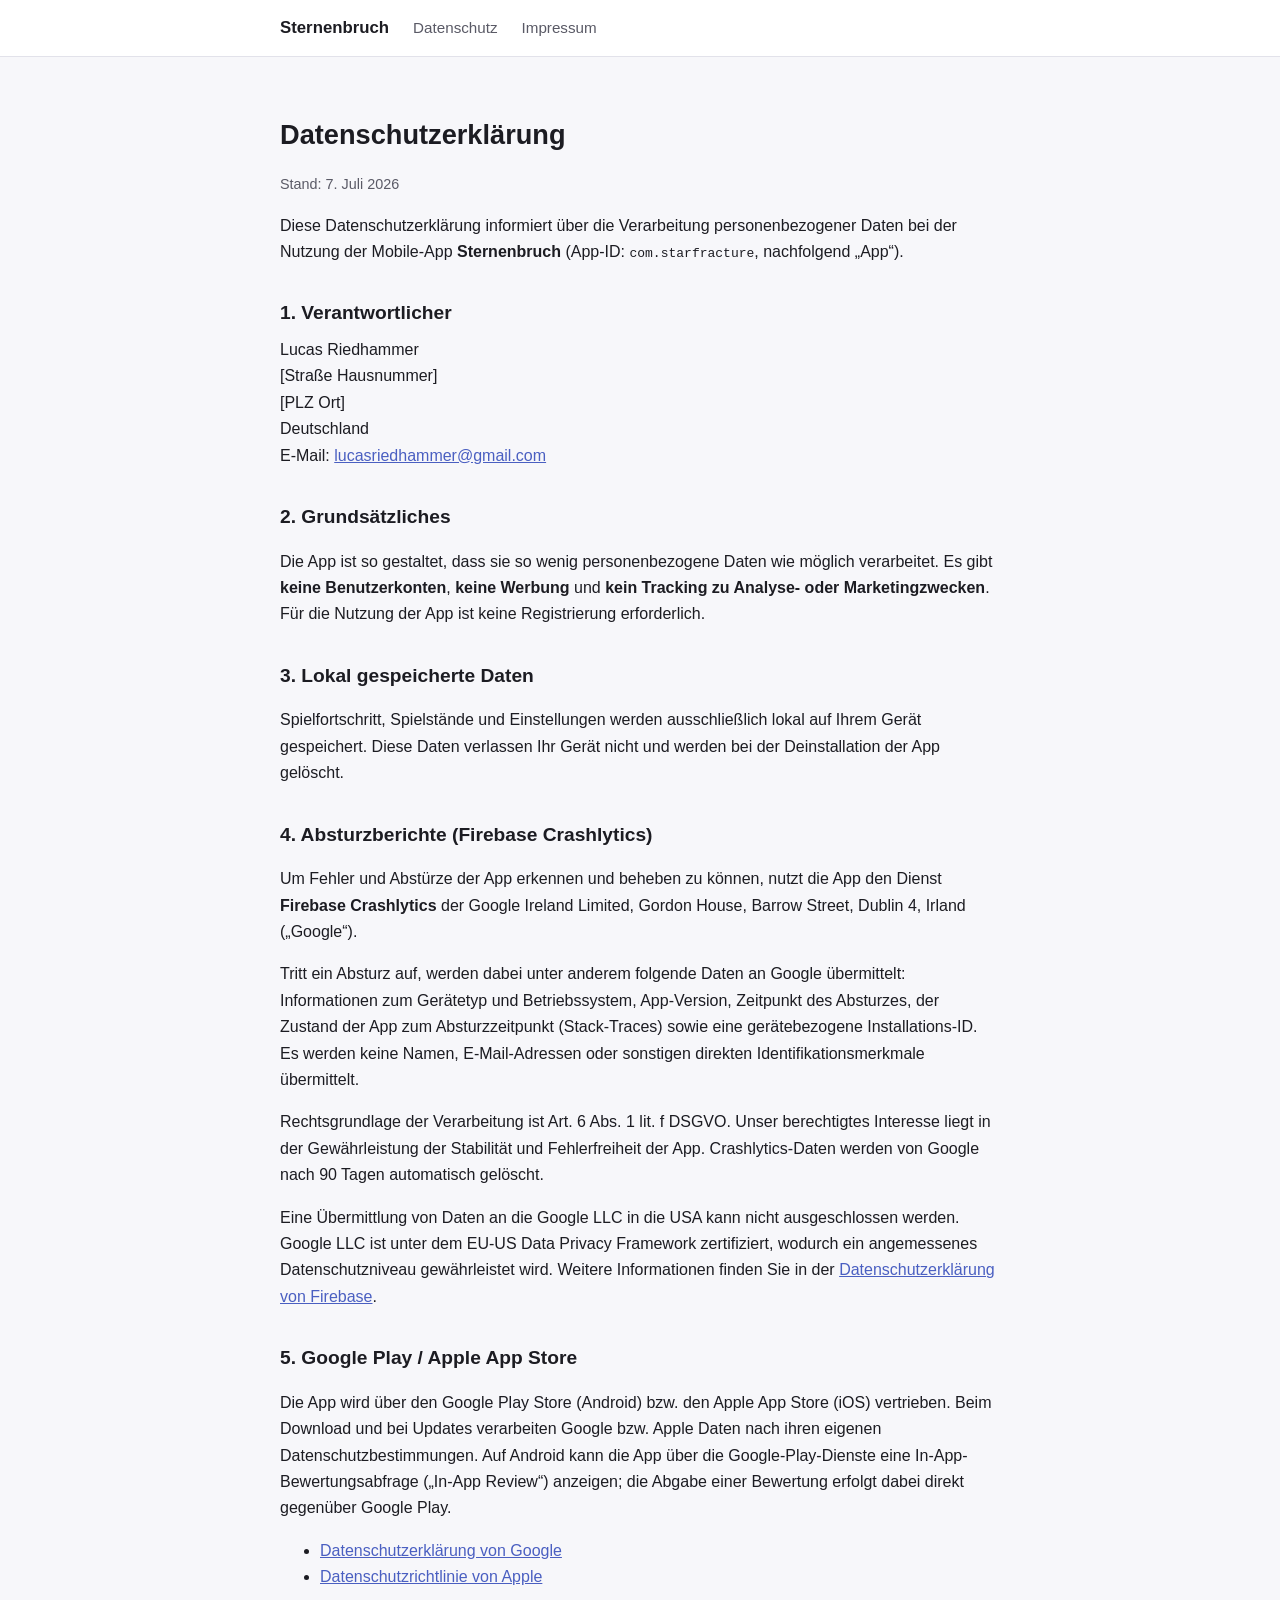
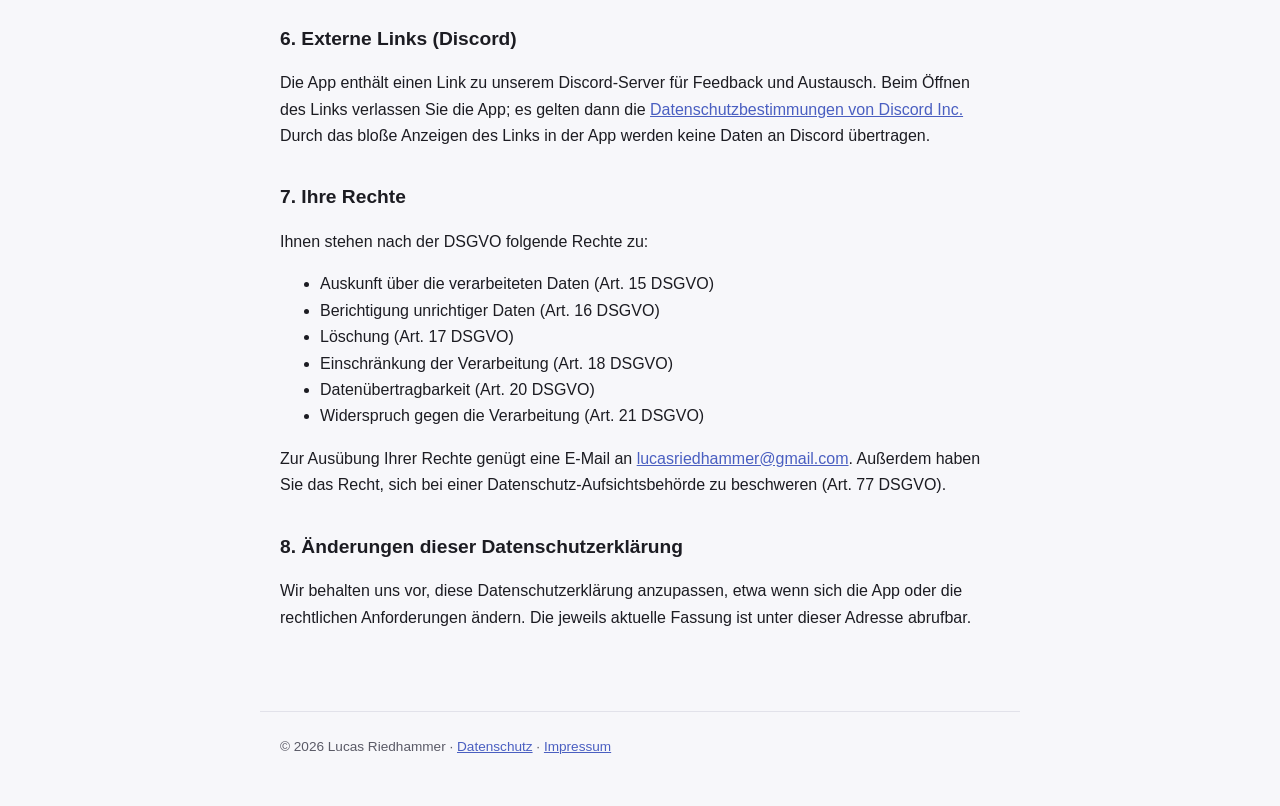
==== datenschutz.html @ e1de32c7 "Add legal pages (Datenschutz, Impressum) for Sternenbruch app. Co-Authored-By: Claude Fable 5 <norep" ====
<!DOCTYPE html>
<html lang="de">
<head>
  <meta charset="utf-8">
  <meta name="viewport" content="width=device-width, initial-scale=1">
  <title>Datenschutzerklärung – Sternenbruch</title>
  <link rel="stylesheet" href="style.css">
</head>
<body>
  <header class="site">
    <nav>
      <a class="brand" href="index.html">Sternenbruch</a>
      <a href="datenschutz.html">Datenschutz</a>
      <a href="impressum.html">Impressum</a>
    </nav>
  </header>
  <main>
    <h1>Datenschutzerklärung</h1>
    <p class="stand">Stand: 7. Juli 2026</p>

    <p>
      Diese Datenschutzerklärung informiert über die Verarbeitung personenbezogener
      Daten bei der Nutzung der Mobile-App <strong>Sternenbruch</strong>
      (App-ID: <code>com.starfracture</code>, nachfolgend „App“).
    </p>

    <h2>1. Verantwortlicher</h2>
    <address>
      Lucas Riedhammer<br>
      [Straße Hausnummer]<br>
      [PLZ Ort]<br>
      Deutschland<br>
      E-Mail: <a href="mailto:lucasriedhammer@gmail.com">lucasriedhammer@gmail.com</a>
    </address>

    <h2>2. Grundsätzliches</h2>
    <p>
      Die App ist so gestaltet, dass sie so wenig personenbezogene Daten wie möglich
      verarbeitet. Es gibt <strong>keine Benutzerkonten</strong>, <strong>keine Werbung</strong>
      und <strong>kein Tracking zu Analyse- oder Marketingzwecken</strong>. Für die Nutzung
      der App ist keine Registrierung erforderlich.
    </p>

    <h2>3. Lokal gespeicherte Daten</h2>
    <p>
      Spielfortschritt, Spielstände und Einstellungen werden ausschließlich lokal auf
      Ihrem Gerät gespeichert. Diese Daten verlassen Ihr Gerät nicht und werden bei der
      Deinstallation der App gelöscht.
    </p>

    <h2>4. Absturzberichte (Firebase Crashlytics)</h2>
    <p>
      Um Fehler und Abstürze der App erkennen und beheben zu können, nutzt die App den
      Dienst <strong>Firebase Crashlytics</strong> der Google Ireland Limited,
      Gordon House, Barrow Street, Dublin 4, Irland („Google“).
    </p>
    <p>
      Tritt ein Absturz auf, werden dabei unter anderem folgende Daten an Google
      übermittelt: Informationen zum Gerätetyp und Betriebssystem, App-Version,
      Zeitpunkt des Absturzes, der Zustand der App zum Absturzzeitpunkt (Stack-Traces)
      sowie eine gerätebezogene Installations-ID. Es werden keine Namen, E-Mail-Adressen
      oder sonstigen direkten Identifikationsmerkmale übermittelt.
    </p>
    <p>
      Rechtsgrundlage der Verarbeitung ist Art. 6 Abs. 1 lit. f DSGVO. Unser berechtigtes
      Interesse liegt in der Gewährleistung der Stabilität und Fehlerfreiheit der App.
      Crashlytics-Daten werden von Google nach 90 Tagen automatisch gelöscht.
    </p>
    <p>
      Eine Übermittlung von Daten an die Google LLC in die USA kann nicht ausgeschlossen
      werden. Google LLC ist unter dem EU-US Data Privacy Framework zertifiziert, wodurch
      ein angemessenes Datenschutzniveau gewährleistet wird. Weitere Informationen finden
      Sie in der <a href="https://firebase.google.com/support/privacy" rel="noopener">
      Datenschutzerklärung von Firebase</a>.
    </p>

    <h2>5. Google Play / Apple App Store</h2>
    <p>
      Die App wird über den Google Play Store (Android) bzw. den Apple App Store (iOS)
      vertrieben. Beim Download und bei Updates verarbeiten Google bzw. Apple Daten nach
      ihren eigenen Datenschutzbestimmungen. Auf Android kann die App über die
      Google-Play-Dienste eine In-App-Bewertungsabfrage („In-App Review“) anzeigen; die
      Abgabe einer Bewertung erfolgt dabei direkt gegenüber Google Play.
    </p>
    <ul>
      <li><a href="https://policies.google.com/privacy" rel="noopener">Datenschutzerklärung von Google</a></li>
      <li><a href="https://www.apple.com/legal/privacy/" rel="noopener">Datenschutzrichtlinie von Apple</a></li>
    </ul>

    <h2>6. Externe Links (Discord)</h2>
    <p>
      Die App enthält einen Link zu unserem Discord-Server für Feedback und Austausch.
      Beim Öffnen des Links verlassen Sie die App; es gelten dann die
      <a href="https://discord.com/privacy" rel="noopener">Datenschutzbestimmungen von
      Discord Inc.</a> Durch das bloße Anzeigen des Links in der App werden keine Daten
      an Discord übertragen.
    </p>

    <h2>7. Ihre Rechte</h2>
    <p>Ihnen stehen nach der DSGVO folgende Rechte zu:</p>
    <ul>
      <li>Auskunft über die verarbeiteten Daten (Art. 15 DSGVO)</li>
      <li>Berichtigung unrichtiger Daten (Art. 16 DSGVO)</li>
      <li>Löschung (Art. 17 DSGVO)</li>
      <li>Einschränkung der Verarbeitung (Art. 18 DSGVO)</li>
      <li>Datenübertragbarkeit (Art. 20 DSGVO)</li>
      <li>Widerspruch gegen die Verarbeitung (Art. 21 DSGVO)</li>
    </ul>
    <p>
      Zur Ausübung Ihrer Rechte genügt eine E-Mail an
      <a href="mailto:lucasriedhammer@gmail.com">lucasriedhammer@gmail.com</a>.
      Außerdem haben Sie das Recht, sich bei einer Datenschutz-Aufsichtsbehörde zu
      beschweren (Art. 77 DSGVO).
    </p>

    <h2>8. Änderungen dieser Datenschutzerklärung</h2>
    <p>
      Wir behalten uns vor, diese Datenschutzerklärung anzupassen, etwa wenn sich die
      App oder die rechtlichen Anforderungen ändern. Die jeweils aktuelle Fassung ist
      unter dieser Adresse abrufbar.
    </p>
  </main>
  <footer>
    © 2026 Lucas Riedhammer ·
    <a href="datenschutz.html">Datenschutz</a> ·
    <a href="impressum.html">Impressum</a>
  </footer>
</body>
</html>
---- style.css ----
:root {
  color-scheme: light dark;
  --bg: #f7f7fa;
  --fg: #1c1c22;
  --muted: #5a5a66;
  --card: #ffffff;
  --accent: #4a5fc1;
  --border: #e2e2ea;
}

@media (prefers-color-scheme: dark) {
  :root {
    --bg: #14141a;
    --fg: #e8e8ee;
    --muted: #9a9aa8;
    --card: #1e1e26;
    --accent: #8fa0ff;
    --border: #2c2c38;
  }
}

* { box-sizing: border-box; }

body {
  margin: 0;
  font-family: -apple-system, BlinkMacSystemFont, "Segoe UI", Roboto, sans-serif;
  background: var(--bg);
  color: var(--fg);
  line-height: 1.65;
}

main {
  max-width: 760px;
  margin: 0 auto;
  padding: 2rem 1.25rem 4rem;
}

header.site {
  border-bottom: 1px solid var(--border);
  background: var(--card);
}

header.site nav {
  max-width: 760px;
  margin: 0 auto;
  padding: 0.9rem 1.25rem;
  display: flex;
  gap: 1.5rem;
  align-items: baseline;
  flex-wrap: wrap;
}

header.site .brand {
  font-weight: 700;
  font-size: 1.05rem;
  color: var(--fg);
  text-decoration: none;
}

header.site a:not(.brand) {
  color: var(--muted);
  text-decoration: none;
  font-size: 0.95rem;
}

header.site a:not(.brand):hover { color: var(--accent); }

h1 { font-size: 1.7rem; margin: 1.5rem 0 0.5rem; }
h2 { font-size: 1.2rem; margin: 2rem 0 0.5rem; }

a { color: var(--accent); }

p.stand { color: var(--muted); font-size: 0.9rem; }

address { font-style: normal; }

footer {
  max-width: 760px;
  margin: 0 auto;
  padding: 1.5rem 1.25rem 3rem;
  color: var(--muted);
  font-size: 0.85rem;
  border-top: 1px solid var(--border);
}
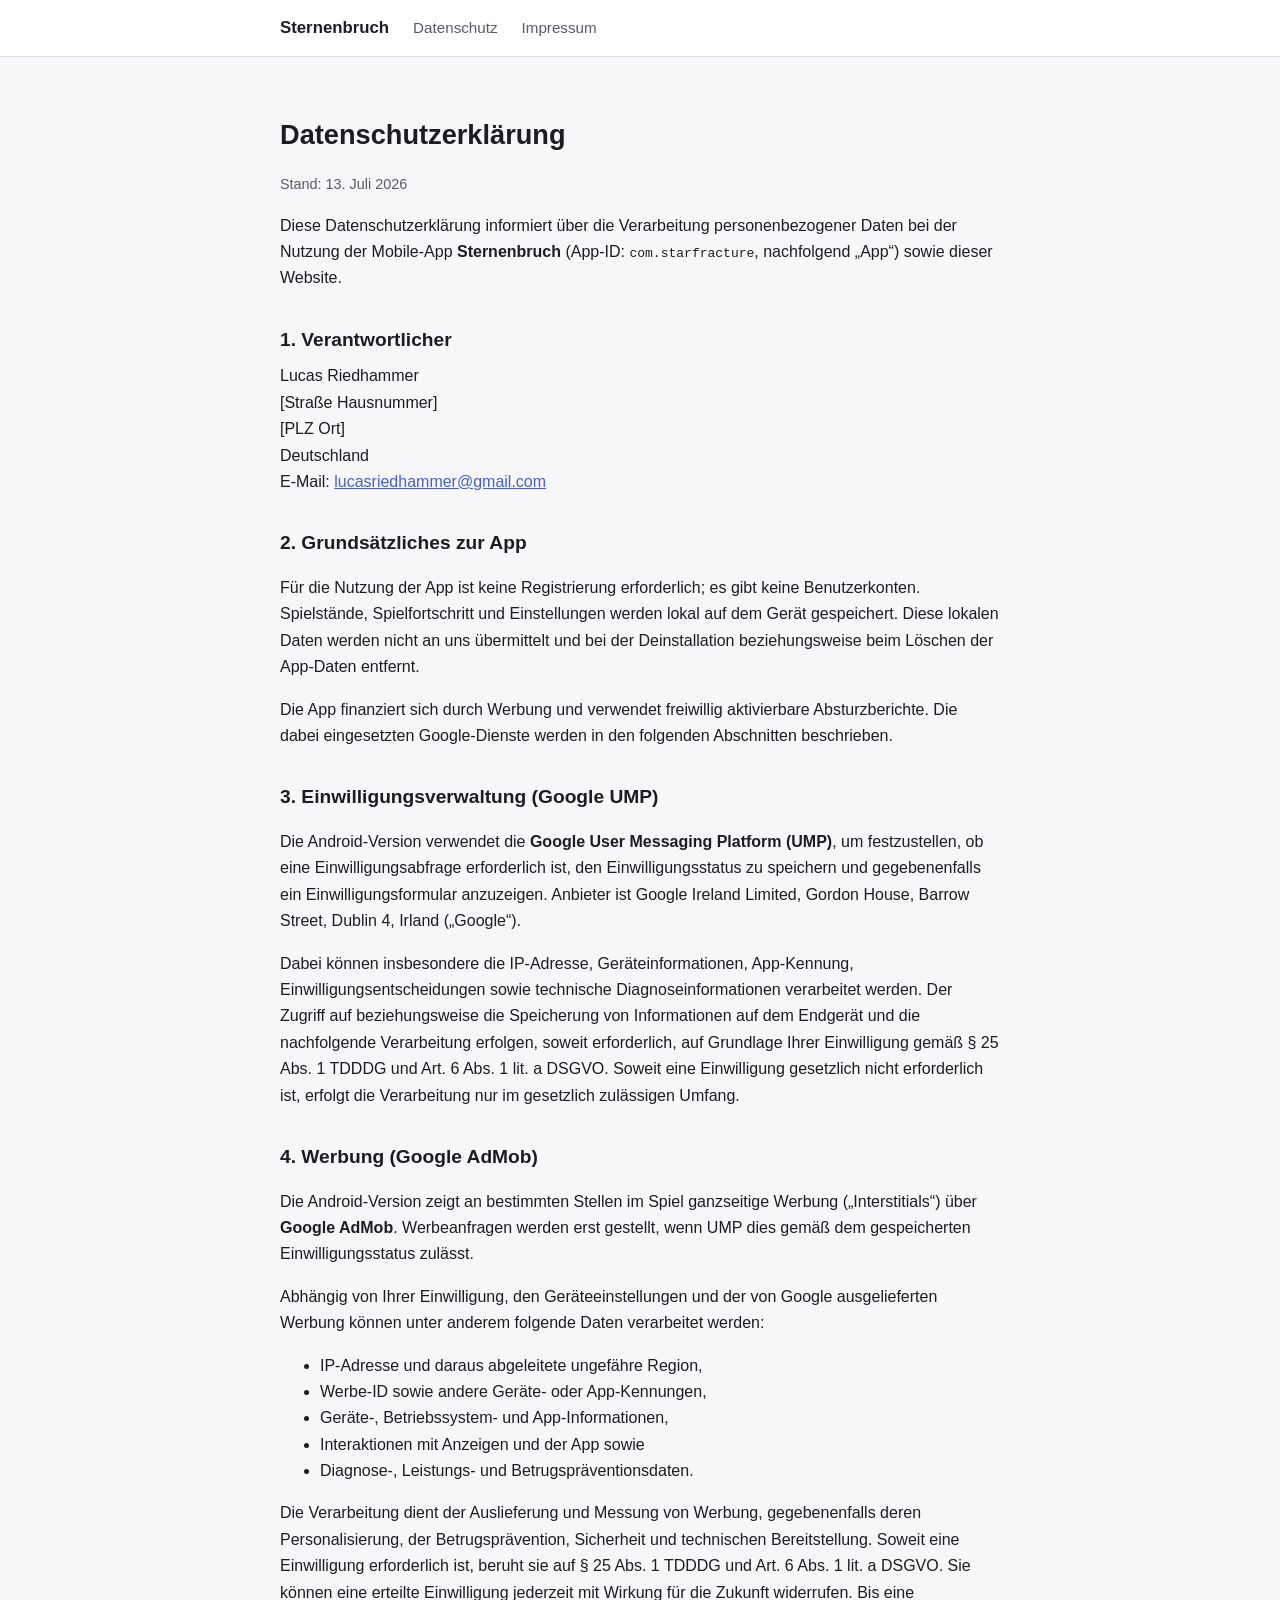
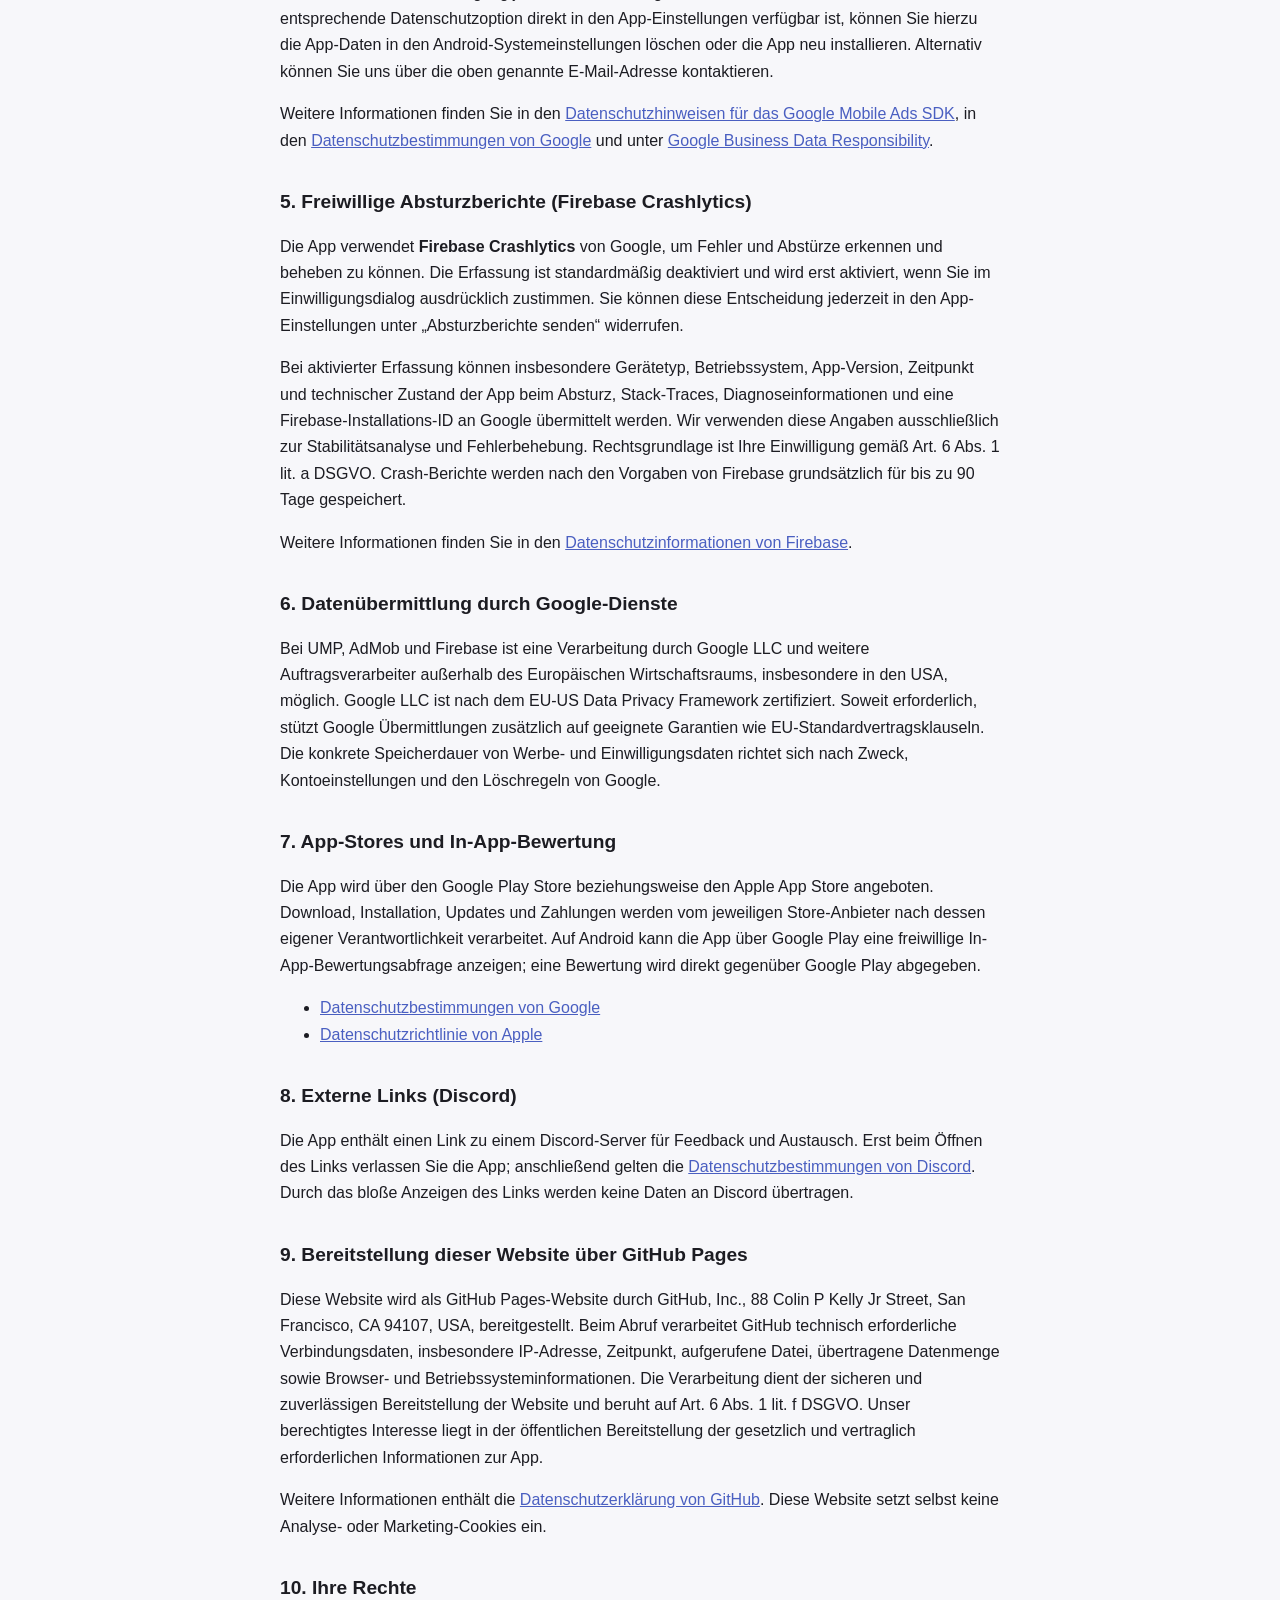
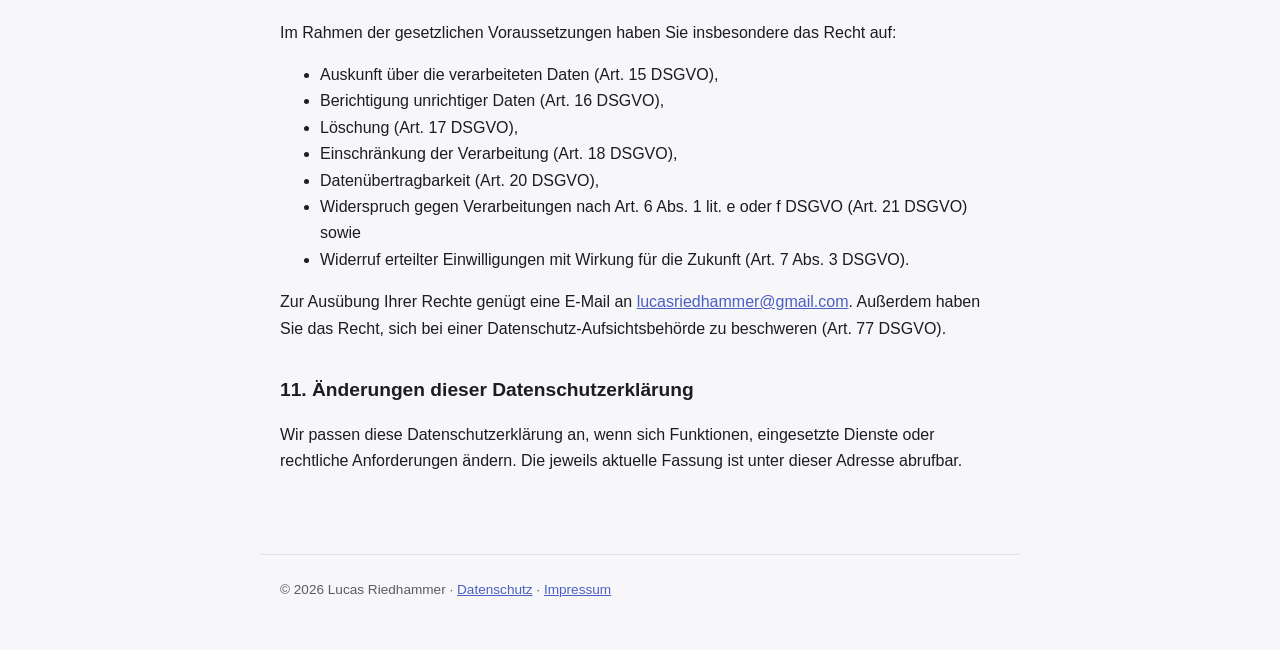
==== commit 08fd2c52: "Update privacy policy for Play release" ====
--- a/datenschutz.html
+++ b/datenschutz.html
@@ -10,18 +10,18 @@
   <header class="site">
     <nav>
       <a class="brand" href="index.html">Sternenbruch</a>
-      <a href="datenschutz.html">Datenschutz</a>
+      <a href="datenschutz.html" aria-current="page">Datenschutz</a>
       <a href="impressum.html">Impressum</a>
     </nav>
   </header>
   <main>
     <h1>Datenschutzerklärung</h1>
-    <p class="stand">Stand: 7. Juli 2026</p>
+    <p class="stand">Stand: 13. Juli 2026</p>
 
     <p>
       Diese Datenschutzerklärung informiert über die Verarbeitung personenbezogener
       Daten bei der Nutzung der Mobile-App <strong>Sternenbruch</strong>
-      (App-ID: <code>com.starfracture</code>, nachfolgend „App“).
+      (App-ID: <code>com.starfracture</code>, nachfolgend „App“) sowie dieser Website.
     </p>
 
     <h2>1. Verantwortlicher</h2>
@@ -33,78 +33,161 @@
       E-Mail: <a href="mailto:lucasriedhammer@gmail.com">lucasriedhammer@gmail.com</a>
     </address>
 
-    <h2>2. Grundsätzliches</h2>
-    <p>
-      Die App ist so gestaltet, dass sie so wenig personenbezogene Daten wie möglich
-      verarbeitet. Es gibt <strong>keine Benutzerkonten</strong>, <strong>keine Werbung</strong>
-      und <strong>kein Tracking zu Analyse- oder Marketingzwecken</strong>. Für die Nutzung
-      der App ist keine Registrierung erforderlich.
-    </p>
-
-    <h2>3. Lokal gespeicherte Daten</h2>
-    <p>
-      Spielfortschritt, Spielstände und Einstellungen werden ausschließlich lokal auf
-      Ihrem Gerät gespeichert. Diese Daten verlassen Ihr Gerät nicht und werden bei der
-      Deinstallation der App gelöscht.
-    </p>
-
-    <h2>4. Absturzberichte (Firebase Crashlytics)</h2>
-    <p>
-      Um Fehler und Abstürze der App erkennen und beheben zu können, nutzt die App den
-      Dienst <strong>Firebase Crashlytics</strong> der Google Ireland Limited,
-      Gordon House, Barrow Street, Dublin 4, Irland („Google“).
-    </p>
-    <p>
-      Tritt ein Absturz auf, werden dabei unter anderem folgende Daten an Google
-      übermittelt: Informationen zum Gerätetyp und Betriebssystem, App-Version,
-      Zeitpunkt des Absturzes, der Zustand der App zum Absturzzeitpunkt (Stack-Traces)
-      sowie eine gerätebezogene Installations-ID. Es werden keine Namen, E-Mail-Adressen
-      oder sonstigen direkten Identifikationsmerkmale übermittelt.
-    </p>
-    <p>
-      Rechtsgrundlage der Verarbeitung ist Art. 6 Abs. 1 lit. f DSGVO. Unser berechtigtes
-      Interesse liegt in der Gewährleistung der Stabilität und Fehlerfreiheit der App.
-      Crashlytics-Daten werden von Google nach 90 Tagen automatisch gelöscht.
-    </p>
-    <p>
-      Eine Übermittlung von Daten an die Google LLC in die USA kann nicht ausgeschlossen
-      werden. Google LLC ist unter dem EU-US Data Privacy Framework zertifiziert, wodurch
-      ein angemessenes Datenschutzniveau gewährleistet wird. Weitere Informationen finden
-      Sie in der <a href="https://firebase.google.com/support/privacy" rel="noopener">
-      Datenschutzerklärung von Firebase</a>.
-    </p>
-
-    <h2>5. Google Play / Apple App Store</h2>
-    <p>
-      Die App wird über den Google Play Store (Android) bzw. den Apple App Store (iOS)
-      vertrieben. Beim Download und bei Updates verarbeiten Google bzw. Apple Daten nach
-      ihren eigenen Datenschutzbestimmungen. Auf Android kann die App über die
-      Google-Play-Dienste eine In-App-Bewertungsabfrage („In-App Review“) anzeigen; die
-      Abgabe einer Bewertung erfolgt dabei direkt gegenüber Google Play.
+    <h2>2. Grundsätzliches zur App</h2>
+    <p>
+      Für die Nutzung der App ist keine Registrierung erforderlich; es gibt keine
+      Benutzerkonten. Spielstände, Spielfortschritt und Einstellungen werden lokal auf
+      dem Gerät gespeichert. Diese lokalen Daten werden nicht an uns übermittelt und
+      bei der Deinstallation beziehungsweise beim Löschen der App-Daten entfernt.
+    </p>
+    <p>
+      Die App finanziert sich durch Werbung und verwendet freiwillig aktivierbare
+      Absturzberichte. Die dabei eingesetzten Google-Dienste werden in den folgenden
+      Abschnitten beschrieben.
+    </p>
+
+    <h2>3. Einwilligungsverwaltung (Google UMP)</h2>
+    <p>
+      Die Android-Version verwendet die <strong>Google User Messaging Platform (UMP)</strong>,
+      um festzustellen, ob eine Einwilligungsabfrage erforderlich ist, den
+      Einwilligungsstatus zu speichern und gegebenenfalls ein Einwilligungsformular
+      anzuzeigen. Anbieter ist Google Ireland Limited, Gordon House, Barrow Street,
+      Dublin 4, Irland („Google“).
+    </p>
+    <p>
+      Dabei können insbesondere die IP-Adresse, Geräteinformationen, App-Kennung,
+      Einwilligungsentscheidungen sowie technische Diagnoseinformationen verarbeitet
+      werden. Der Zugriff auf beziehungsweise die Speicherung von Informationen auf
+      dem Endgerät und die nachfolgende Verarbeitung erfolgen, soweit erforderlich,
+      auf Grundlage Ihrer Einwilligung gemäß § 25 Abs. 1 TDDDG und Art. 6 Abs. 1 lit. a
+      DSGVO. Soweit eine Einwilligung gesetzlich nicht erforderlich ist, erfolgt die
+      Verarbeitung nur im gesetzlich zulässigen Umfang.
+    </p>
+
+    <h2>4. Werbung (Google AdMob)</h2>
+    <p>
+      Die Android-Version zeigt an bestimmten Stellen im Spiel ganzseitige Werbung
+      („Interstitials“) über <strong>Google AdMob</strong>. Werbeanfragen werden erst
+      gestellt, wenn UMP dies gemäß dem gespeicherten Einwilligungsstatus zulässt.
+    </p>
+    <p>
+      Abhängig von Ihrer Einwilligung, den Geräteeinstellungen und der von Google
+      ausgelieferten Werbung können unter anderem folgende Daten verarbeitet werden:
     </p>
     <ul>
-      <li><a href="https://policies.google.com/privacy" rel="noopener">Datenschutzerklärung von Google</a></li>
-      <li><a href="https://www.apple.com/legal/privacy/" rel="noopener">Datenschutzrichtlinie von Apple</a></li>
+      <li>IP-Adresse und daraus abgeleitete ungefähre Region,</li>
+      <li>Werbe-ID sowie andere Geräte- oder App-Kennungen,</li>
+      <li>Geräte-, Betriebssystem- und App-Informationen,</li>
+      <li>Interaktionen mit Anzeigen und der App sowie</li>
+      <li>Diagnose-, Leistungs- und Betrugspräventionsdaten.</li>
     </ul>
-
-    <h2>6. Externe Links (Discord)</h2>
-    <p>
-      Die App enthält einen Link zu unserem Discord-Server für Feedback und Austausch.
-      Beim Öffnen des Links verlassen Sie die App; es gelten dann die
-      <a href="https://discord.com/privacy" rel="noopener">Datenschutzbestimmungen von
-      Discord Inc.</a> Durch das bloße Anzeigen des Links in der App werden keine Daten
-      an Discord übertragen.
-    </p>
-
-    <h2>7. Ihre Rechte</h2>
-    <p>Ihnen stehen nach der DSGVO folgende Rechte zu:</p>
+    <p>
+      Die Verarbeitung dient der Auslieferung und Messung von Werbung, gegebenenfalls
+      deren Personalisierung, der Betrugsprävention, Sicherheit und technischen
+      Bereitstellung. Soweit eine Einwilligung erforderlich ist, beruht sie auf
+      § 25 Abs. 1 TDDDG und Art. 6 Abs. 1 lit. a DSGVO. Sie können eine erteilte
+      Einwilligung jederzeit mit Wirkung für die Zukunft widerrufen. Bis eine
+      entsprechende Datenschutzoption direkt in den App-Einstellungen verfügbar ist,
+      können Sie hierzu die App-Daten in den Android-Systemeinstellungen löschen oder
+      die App neu installieren. Alternativ können Sie uns über die oben genannte
+      E-Mail-Adresse kontaktieren.
+    </p>
+    <p>
+      Weitere Informationen finden Sie in den
+      <a href="https://developers.google.com/admob/android/privacy/play-data-disclosure"
+         rel="noopener noreferrer">Datenschutzhinweisen für das Google Mobile Ads SDK</a>,
+      in den <a href="https://policies.google.com/privacy" rel="noopener noreferrer">
+      Datenschutzbestimmungen von Google</a> und unter
+      <a href="https://business.safety.google/privacy/" rel="noopener noreferrer">
+      Google Business Data Responsibility</a>.
+    </p>
+
+    <h2>5. Freiwillige Absturzberichte (Firebase Crashlytics)</h2>
+    <p>
+      Die App verwendet <strong>Firebase Crashlytics</strong> von Google, um Fehler und
+      Abstürze erkennen und beheben zu können. Die Erfassung ist standardmäßig
+      deaktiviert und wird erst aktiviert, wenn Sie im Einwilligungsdialog ausdrücklich
+      zustimmen. Sie können diese Entscheidung jederzeit in den App-Einstellungen unter
+      „Absturzberichte senden“ widerrufen.
+    </p>
+    <p>
+      Bei aktivierter Erfassung können insbesondere Gerätetyp, Betriebssystem,
+      App-Version, Zeitpunkt und technischer Zustand der App beim Absturz, Stack-Traces,
+      Diagnoseinformationen und eine Firebase-Installations-ID an Google übermittelt
+      werden. Wir verwenden diese Angaben ausschließlich zur Stabilitätsanalyse und
+      Fehlerbehebung. Rechtsgrundlage ist Ihre Einwilligung gemäß Art. 6 Abs. 1 lit. a
+      DSGVO. Crash-Berichte werden nach den Vorgaben von Firebase grundsätzlich für bis
+      zu 90 Tage gespeichert.
+    </p>
+    <p>
+      Weitere Informationen finden Sie in den
+      <a href="https://firebase.google.com/support/privacy" rel="noopener noreferrer">
+      Datenschutzinformationen von Firebase</a>.
+    </p>
+
+    <h2>6. Datenübermittlung durch Google-Dienste</h2>
+    <p>
+      Bei UMP, AdMob und Firebase ist eine Verarbeitung durch Google LLC und weitere
+      Auftragsverarbeiter außerhalb des Europäischen Wirtschaftsraums, insbesondere in
+      den USA, möglich. Google LLC ist nach dem EU-US Data Privacy Framework
+      zertifiziert. Soweit erforderlich, stützt Google Übermittlungen zusätzlich auf
+      geeignete Garantien wie EU-Standardvertragsklauseln. Die konkrete Speicherdauer
+      von Werbe- und Einwilligungsdaten richtet sich nach Zweck, Kontoeinstellungen und
+      den Löschregeln von Google.
+    </p>
+
+    <h2>7. App-Stores und In-App-Bewertung</h2>
+    <p>
+      Die App wird über den Google Play Store beziehungsweise den Apple App Store
+      angeboten. Download, Installation, Updates und Zahlungen werden vom jeweiligen
+      Store-Anbieter nach dessen eigener Verantwortlichkeit verarbeitet. Auf Android
+      kann die App über Google Play eine freiwillige In-App-Bewertungsabfrage anzeigen;
+      eine Bewertung wird direkt gegenüber Google Play abgegeben.
+    </p>
     <ul>
-      <li>Auskunft über die verarbeiteten Daten (Art. 15 DSGVO)</li>
-      <li>Berichtigung unrichtiger Daten (Art. 16 DSGVO)</li>
-      <li>Löschung (Art. 17 DSGVO)</li>
-      <li>Einschränkung der Verarbeitung (Art. 18 DSGVO)</li>
-      <li>Datenübertragbarkeit (Art. 20 DSGVO)</li>
-      <li>Widerspruch gegen die Verarbeitung (Art. 21 DSGVO)</li>
+      <li><a href="https://policies.google.com/privacy" rel="noopener noreferrer">Datenschutzbestimmungen von Google</a></li>
+      <li><a href="https://www.apple.com/legal/privacy/" rel="noopener noreferrer">Datenschutzrichtlinie von Apple</a></li>
+    </ul>
+
+    <h2>8. Externe Links (Discord)</h2>
+    <p>
+      Die App enthält einen Link zu einem Discord-Server für Feedback und Austausch.
+      Erst beim Öffnen des Links verlassen Sie die App; anschließend gelten die
+      <a href="https://discord.com/privacy" rel="noopener noreferrer">
+      Datenschutzbestimmungen von Discord</a>. Durch das bloße Anzeigen des Links werden
+      keine Daten an Discord übertragen.
+    </p>
+
+    <h2>9. Bereitstellung dieser Website über GitHub Pages</h2>
+    <p>
+      Diese Website wird als GitHub Pages-Website durch GitHub, Inc., 88 Colin P Kelly
+      Jr Street, San Francisco, CA 94107, USA, bereitgestellt. Beim Abruf verarbeitet
+      GitHub technisch erforderliche Verbindungsdaten, insbesondere IP-Adresse,
+      Zeitpunkt, aufgerufene Datei, übertragene Datenmenge sowie Browser- und
+      Betriebssysteminformationen. Die Verarbeitung dient der sicheren und zuverlässigen
+      Bereitstellung der Website und beruht auf Art. 6 Abs. 1 lit. f DSGVO. Unser
+      berechtigtes Interesse liegt in der öffentlichen Bereitstellung der gesetzlich und
+      vertraglich erforderlichen Informationen zur App.
+    </p>
+    <p>
+      Weitere Informationen enthält die
+      <a href="https://docs.github.com/de/site-policy/privacy-policies/github-general-privacy-statement"
+         rel="noopener noreferrer">Datenschutzerklärung von GitHub</a>. Diese Website
+      setzt selbst keine Analyse- oder Marketing-Cookies ein.
+    </p>
+
+    <h2>10. Ihre Rechte</h2>
+    <p>Im Rahmen der gesetzlichen Voraussetzungen haben Sie insbesondere das Recht auf:</p>
+    <ul>
+      <li>Auskunft über die verarbeiteten Daten (Art. 15 DSGVO),</li>
+      <li>Berichtigung unrichtiger Daten (Art. 16 DSGVO),</li>
+      <li>Löschung (Art. 17 DSGVO),</li>
+      <li>Einschränkung der Verarbeitung (Art. 18 DSGVO),</li>
+      <li>Datenübertragbarkeit (Art. 20 DSGVO),</li>
+      <li>Widerspruch gegen Verarbeitungen nach Art. 6 Abs. 1 lit. e oder f DSGVO
+          (Art. 21 DSGVO) sowie</li>
+      <li>Widerruf erteilter Einwilligungen mit Wirkung für die Zukunft
+          (Art. 7 Abs. 3 DSGVO).</li>
     </ul>
     <p>
       Zur Ausübung Ihrer Rechte genügt eine E-Mail an
@@ -113,10 +196,10 @@
       beschweren (Art. 77 DSGVO).
     </p>
 
-    <h2>8. Änderungen dieser Datenschutzerklärung</h2>
-    <p>
-      Wir behalten uns vor, diese Datenschutzerklärung anzupassen, etwa wenn sich die
-      App oder die rechtlichen Anforderungen ändern. Die jeweils aktuelle Fassung ist
+    <h2>11. Änderungen dieser Datenschutzerklärung</h2>
+    <p>
+      Wir passen diese Datenschutzerklärung an, wenn sich Funktionen, eingesetzte
+      Dienste oder rechtliche Anforderungen ändern. Die jeweils aktuelle Fassung ist
       unter dieser Adresse abrufbar.
     </p>
   </main>
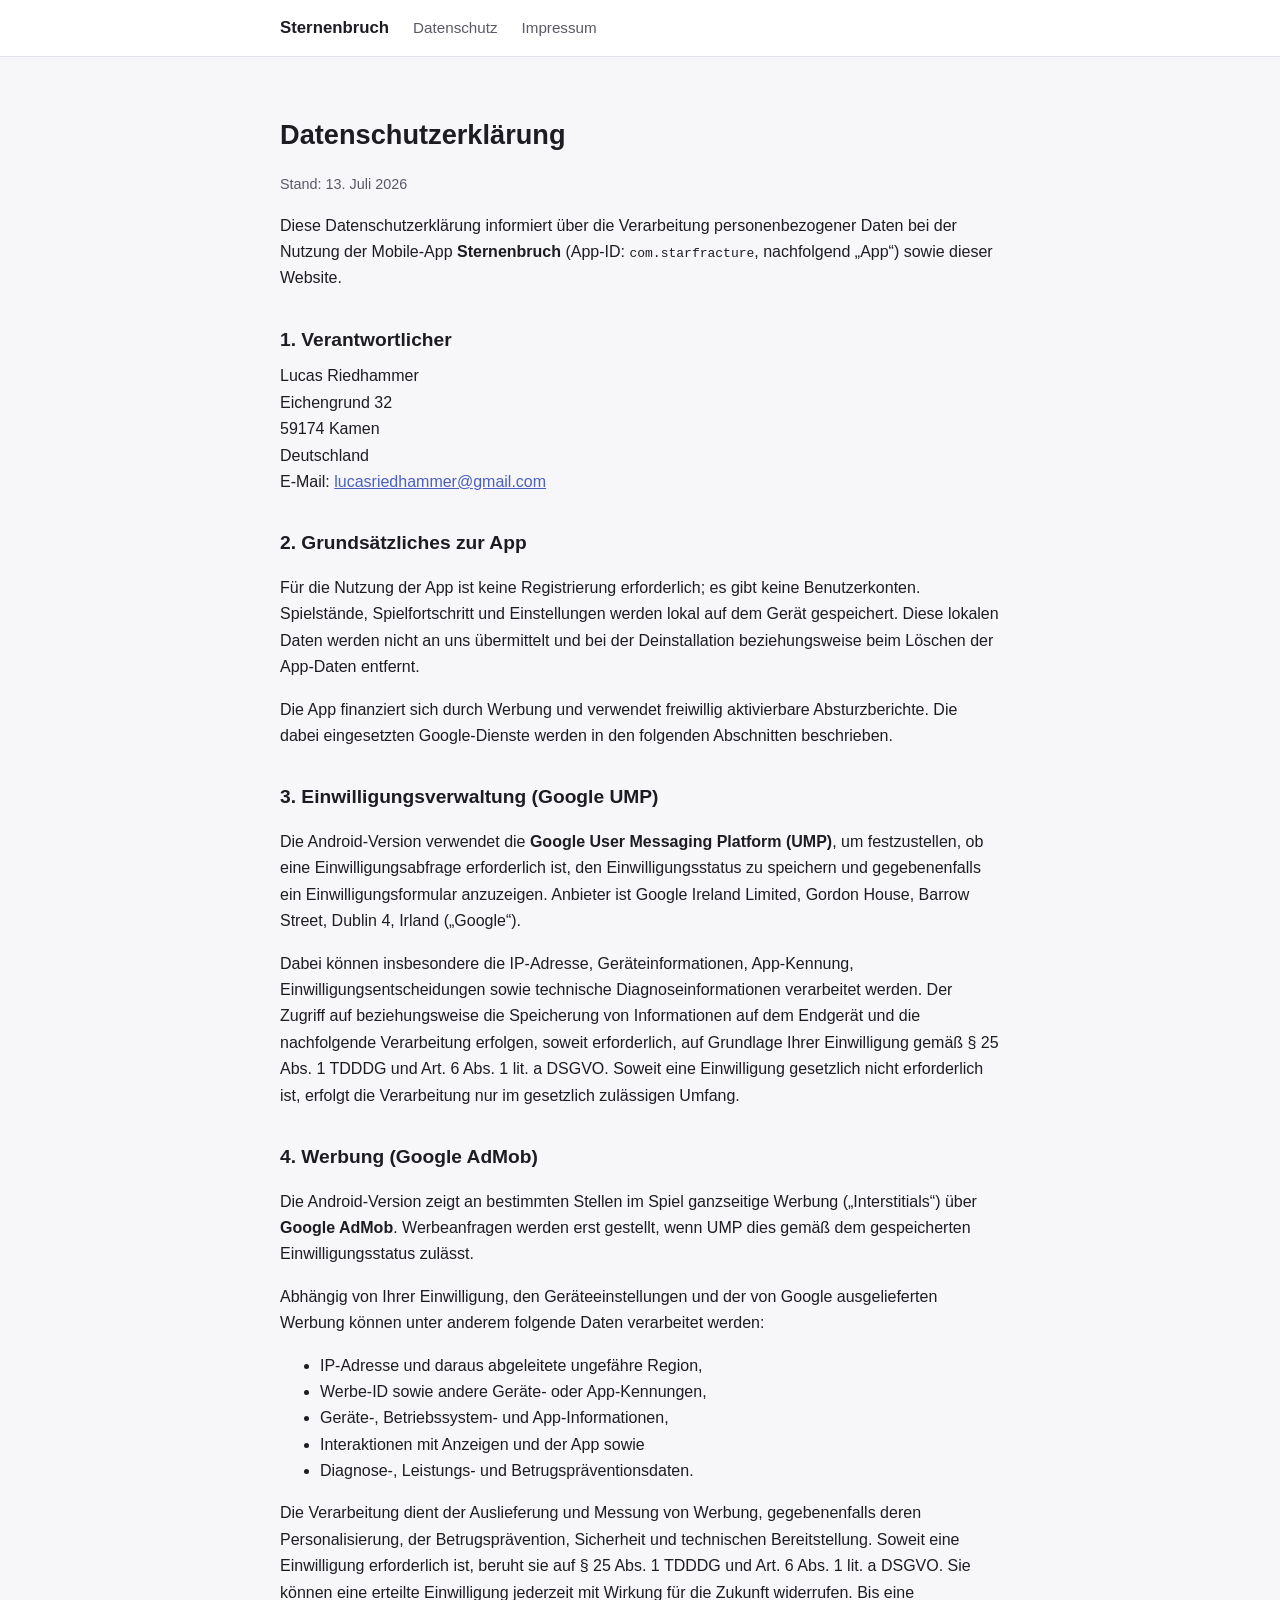
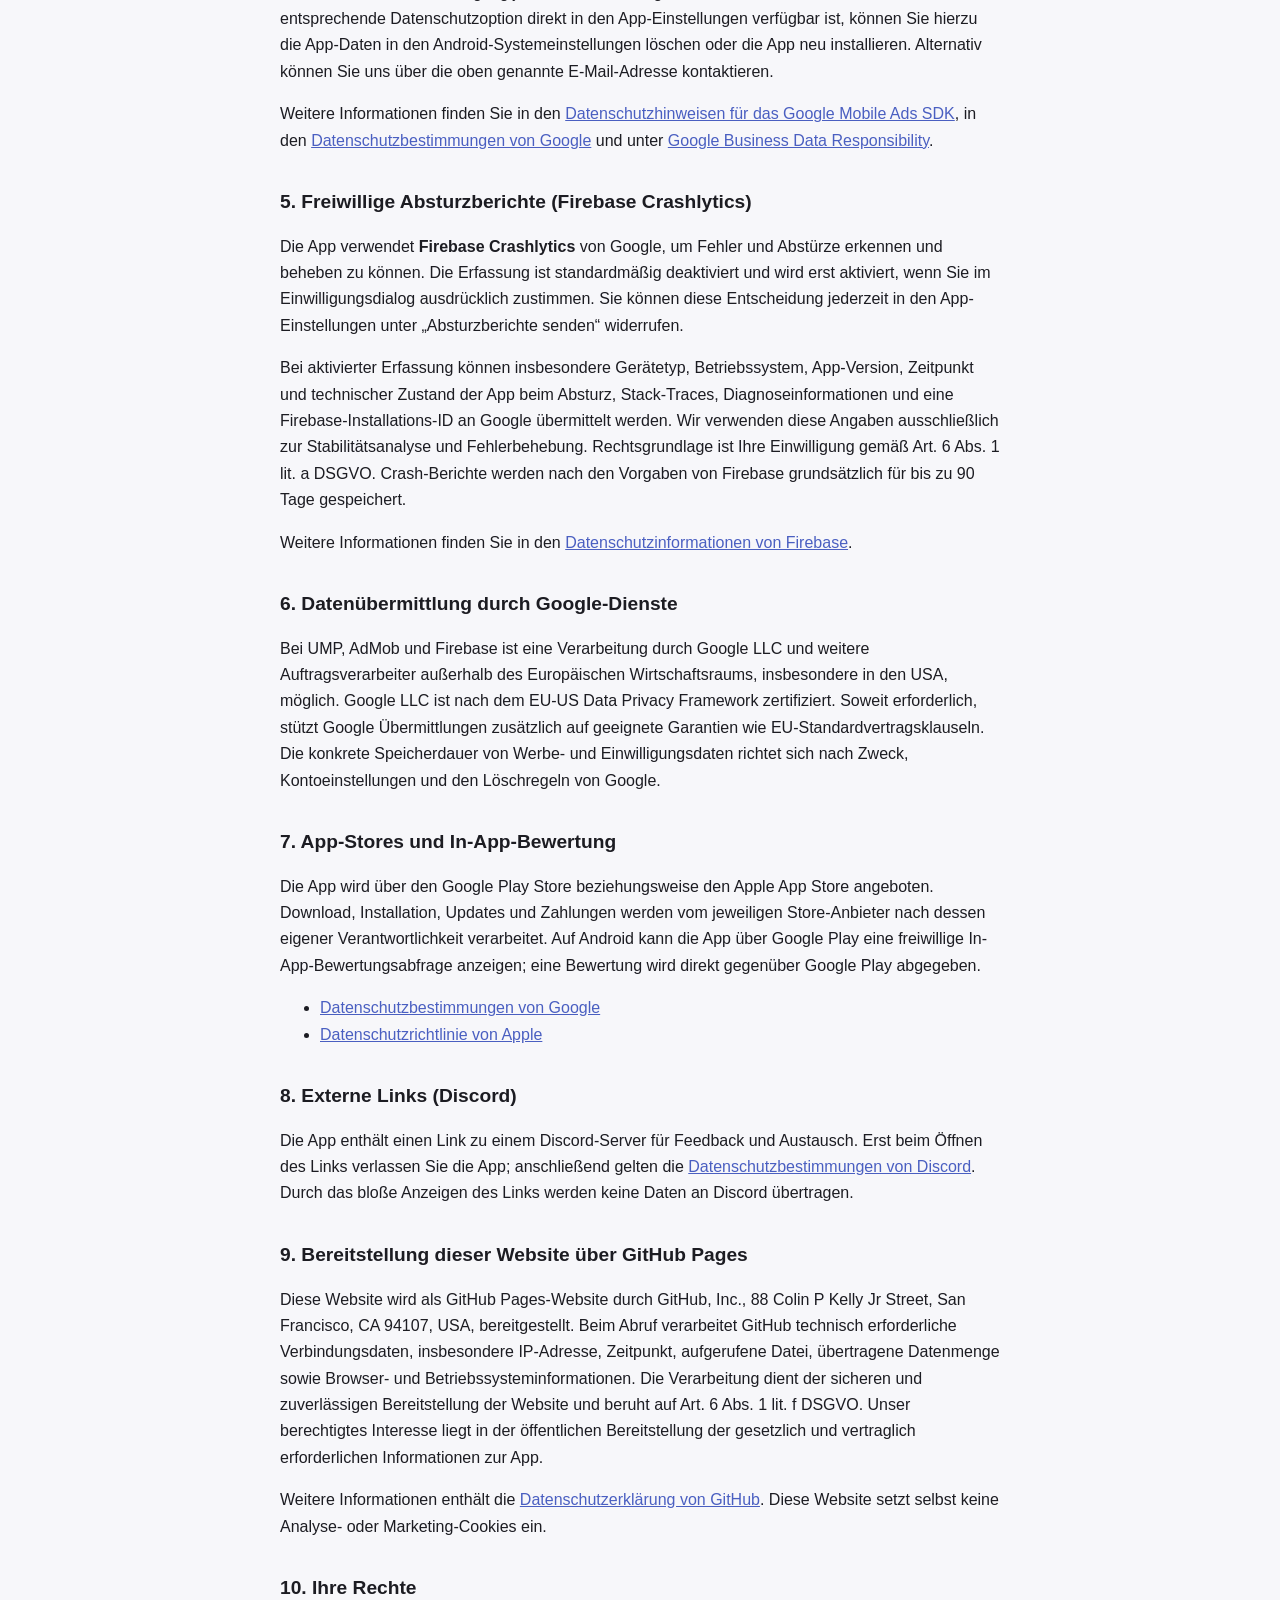
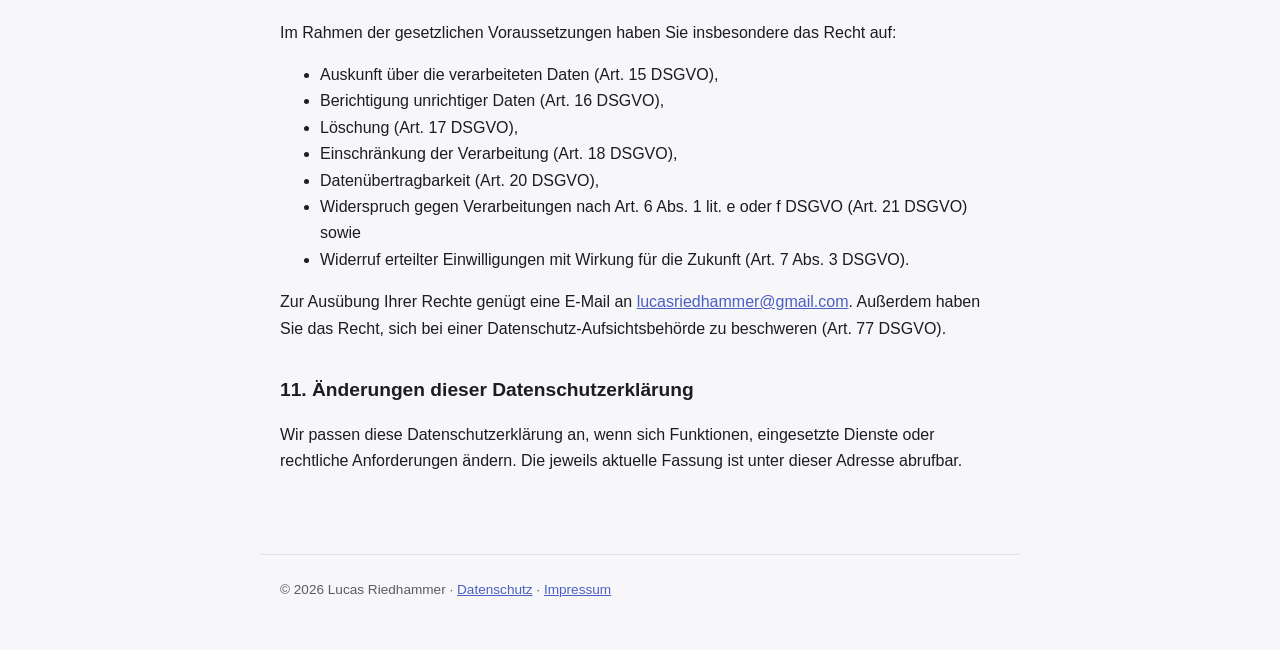
==== commit 1cfe66d8: "Add legal contact address" ====
--- a/datenschutz.html
+++ b/datenschutz.html
@@ -27,8 +27,8 @@
     <h2>1. Verantwortlicher</h2>
     <address>
       Lucas Riedhammer<br>
-      [Straße Hausnummer]<br>
-      [PLZ Ort]<br>
+      Eichengrund 32<br>
+      59174 Kamen<br>
       Deutschland<br>
       E-Mail: <a href="mailto:lucasriedhammer@gmail.com">lucasriedhammer@gmail.com</a>
     </address>
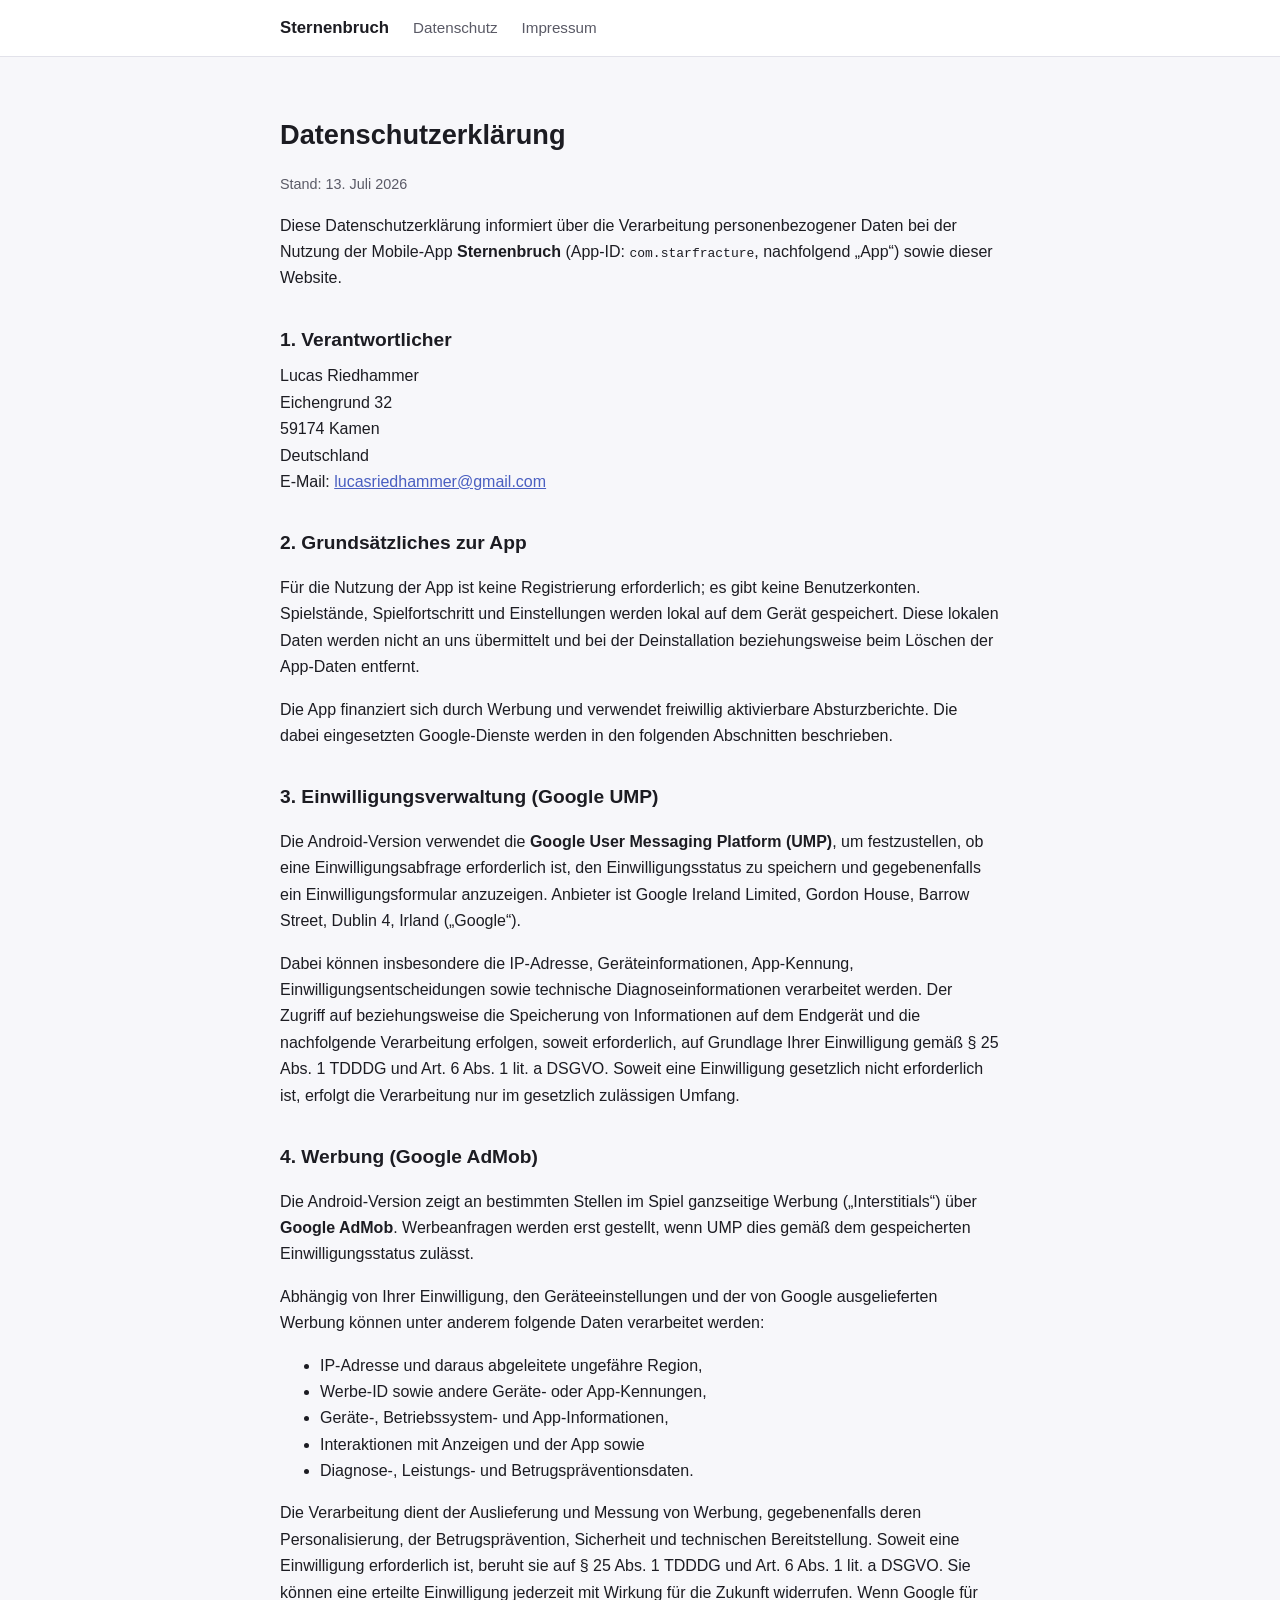
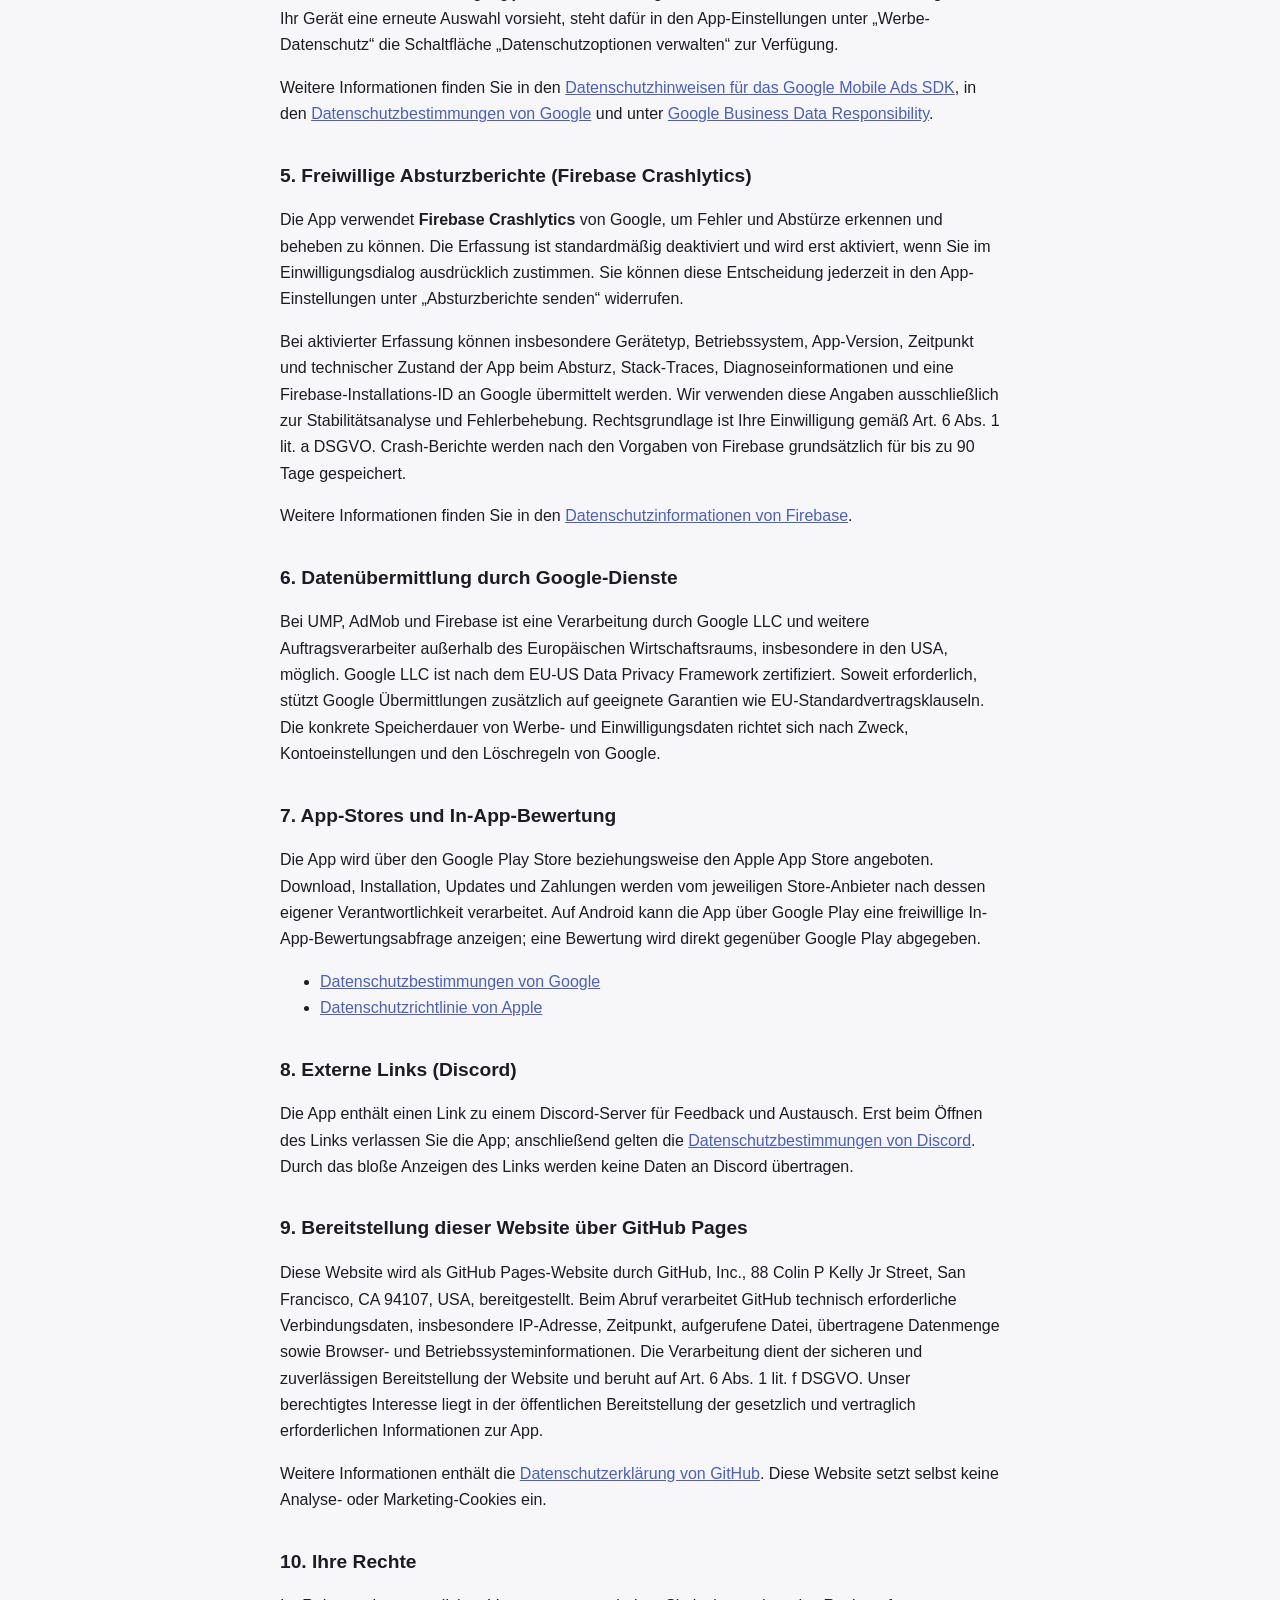
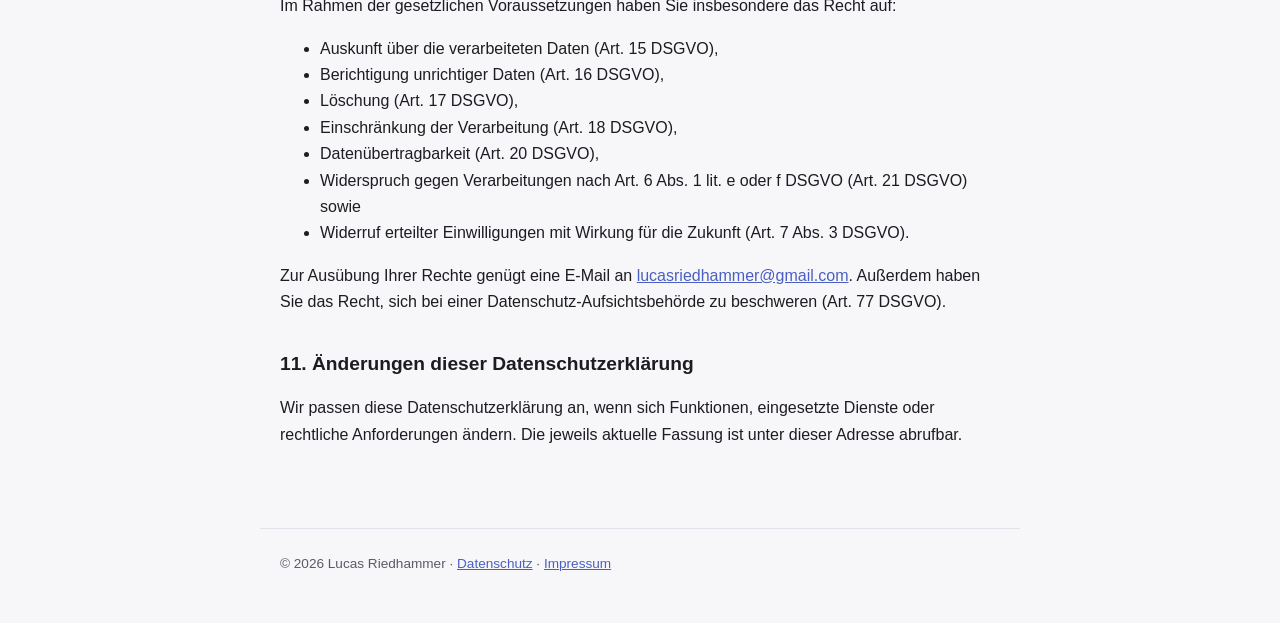
==== commit 997d1a7b: "Document in-app advertising consent controls" ====
--- a/datenschutz.html
+++ b/datenschutz.html
@@ -86,11 +86,10 @@
       deren Personalisierung, der Betrugsprävention, Sicherheit und technischen
       Bereitstellung. Soweit eine Einwilligung erforderlich ist, beruht sie auf
       § 25 Abs. 1 TDDDG und Art. 6 Abs. 1 lit. a DSGVO. Sie können eine erteilte
-      Einwilligung jederzeit mit Wirkung für die Zukunft widerrufen. Bis eine
-      entsprechende Datenschutzoption direkt in den App-Einstellungen verfügbar ist,
-      können Sie hierzu die App-Daten in den Android-Systemeinstellungen löschen oder
-      die App neu installieren. Alternativ können Sie uns über die oben genannte
-      E-Mail-Adresse kontaktieren.
+      Einwilligung jederzeit mit Wirkung für die Zukunft widerrufen. Wenn Google für
+      Ihr Gerät eine erneute Auswahl vorsieht, steht dafür in den App-Einstellungen
+      unter „Werbe-Datenschutz“ die Schaltfläche „Datenschutzoptionen verwalten“ zur
+      Verfügung.
     </p>
     <p>
       Weitere Informationen finden Sie in den
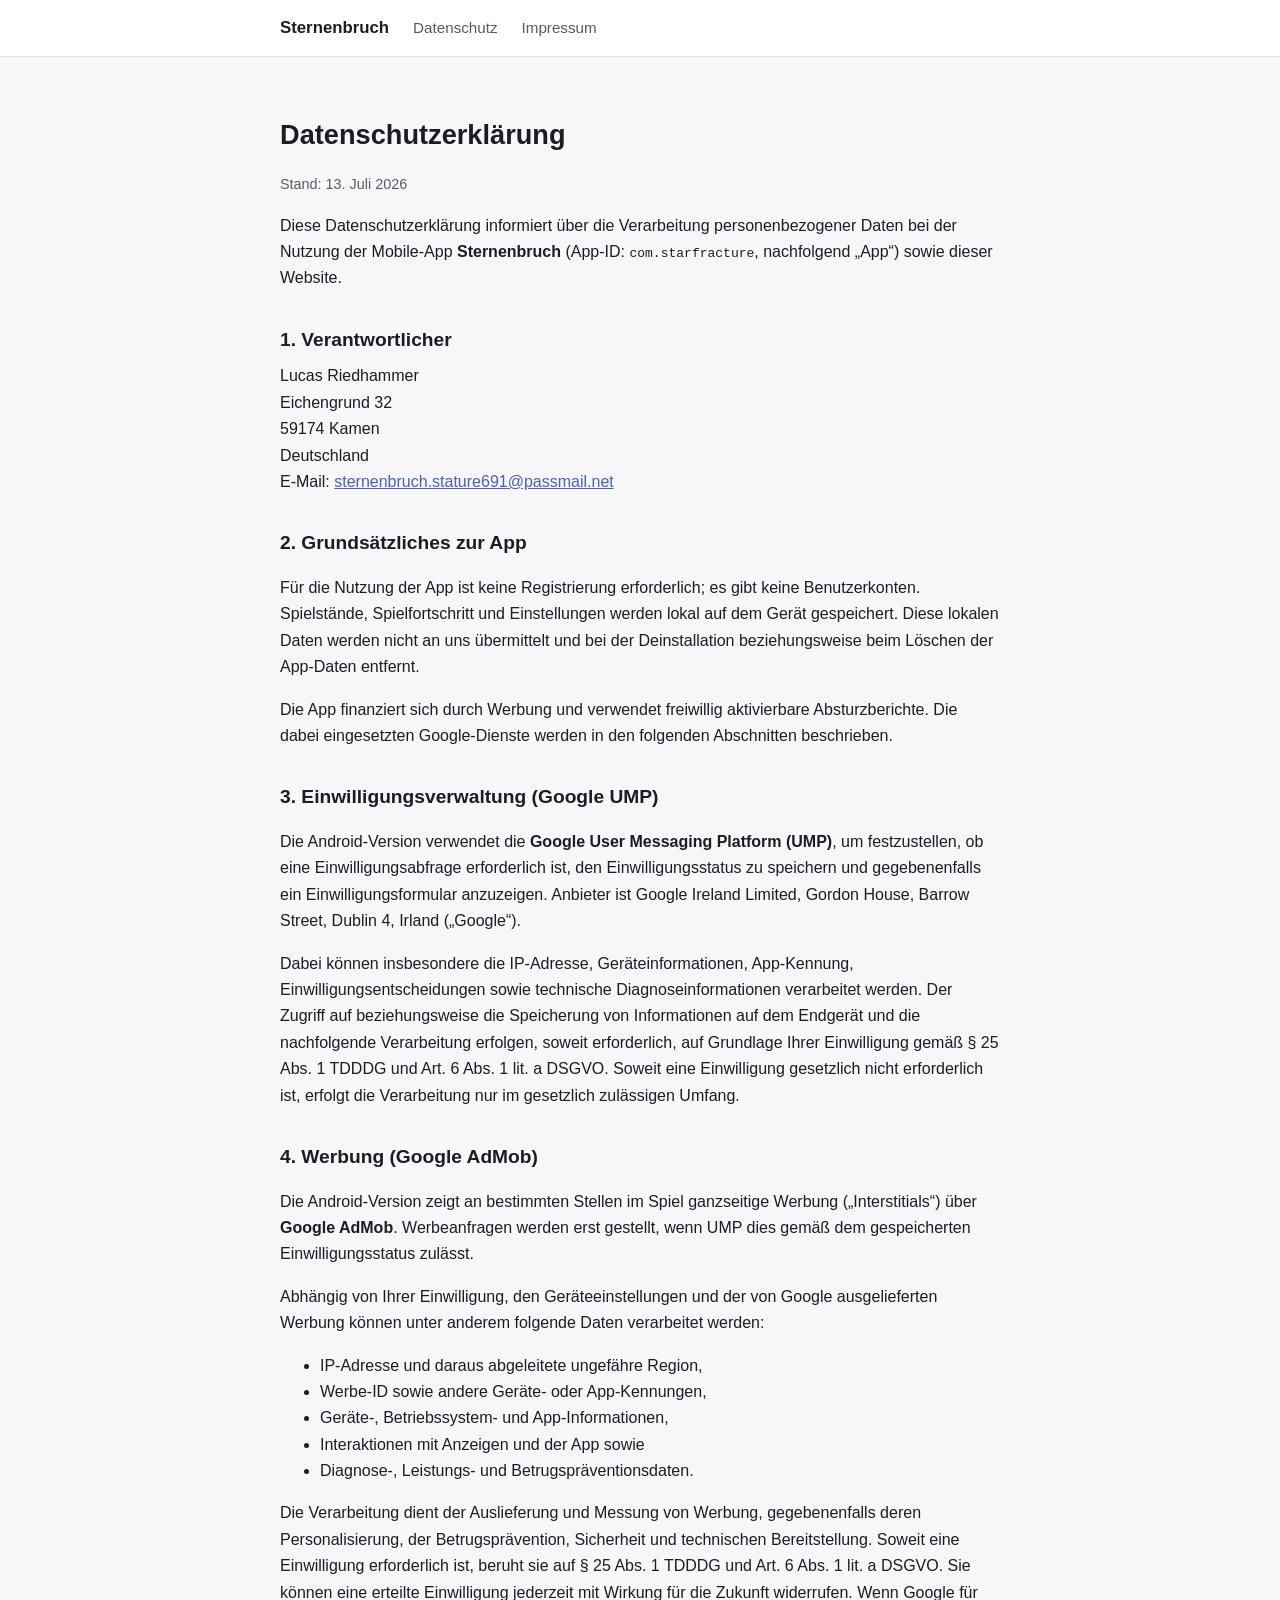
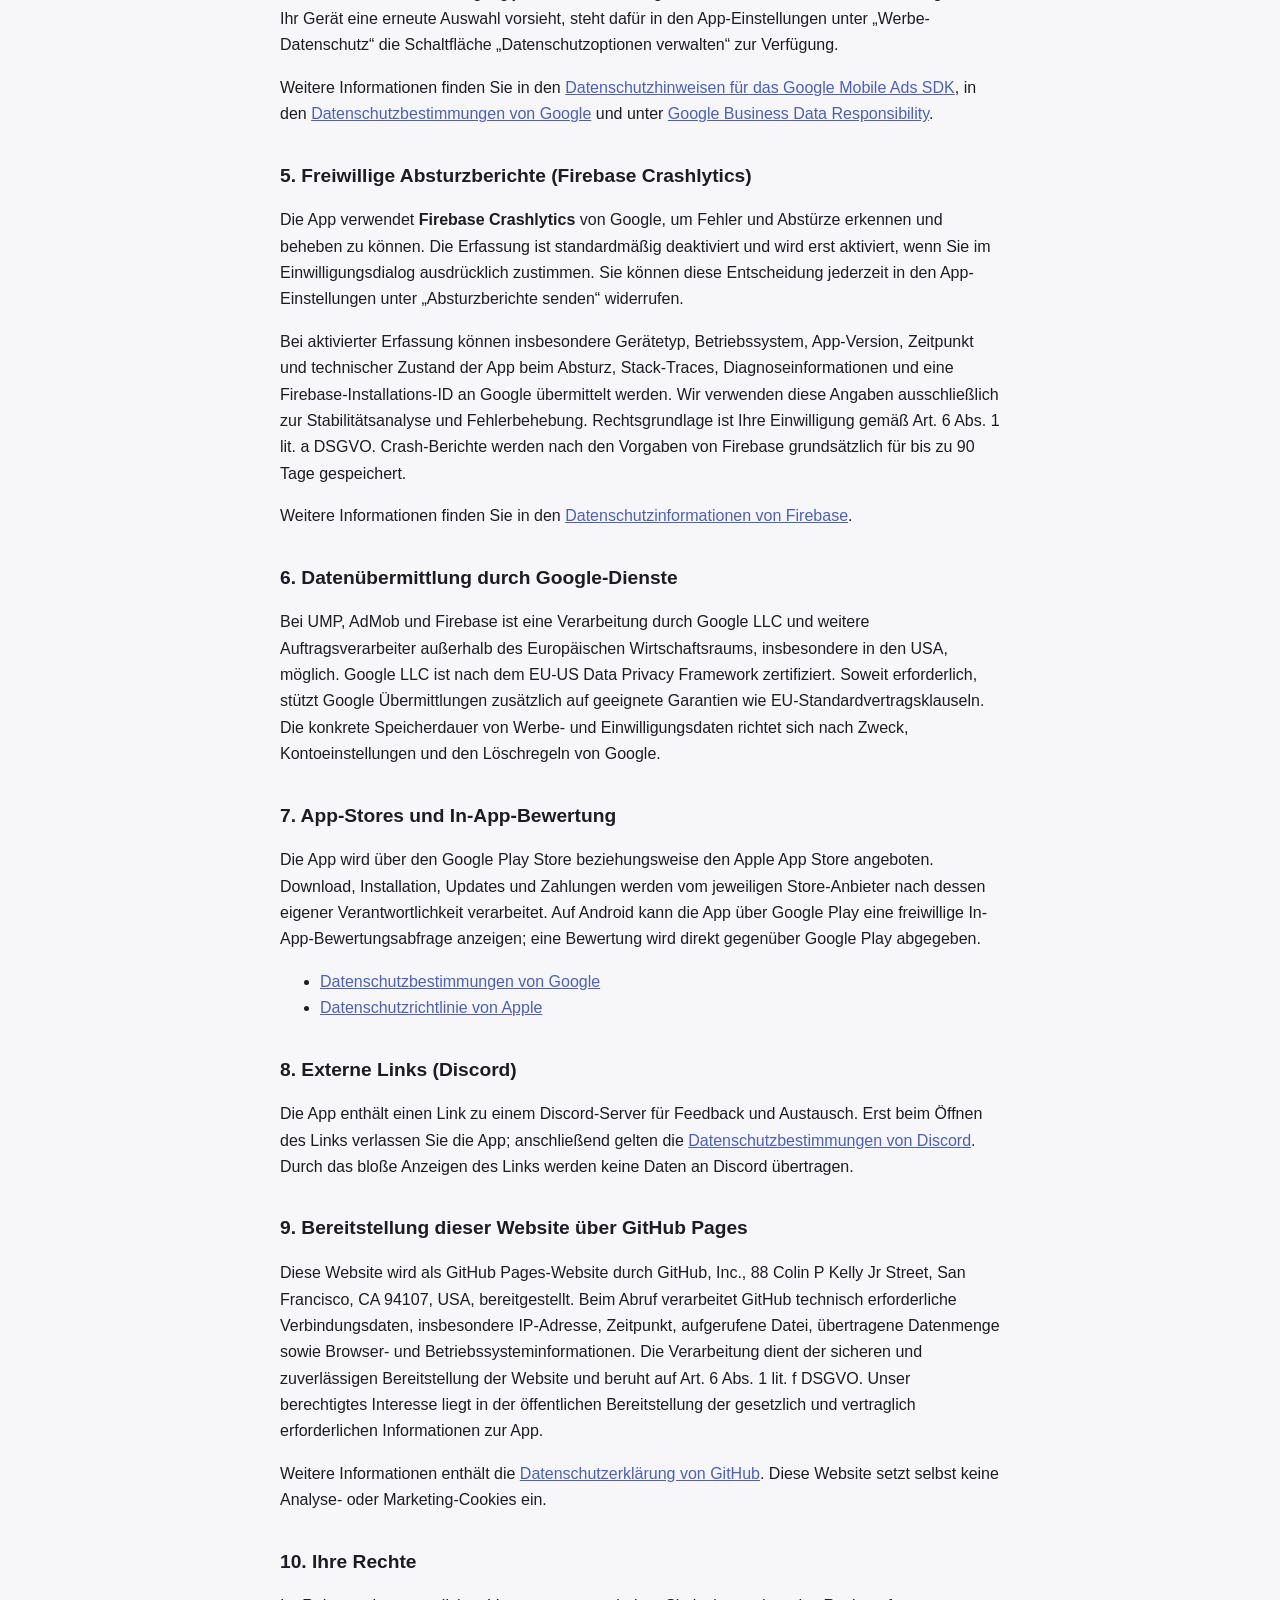
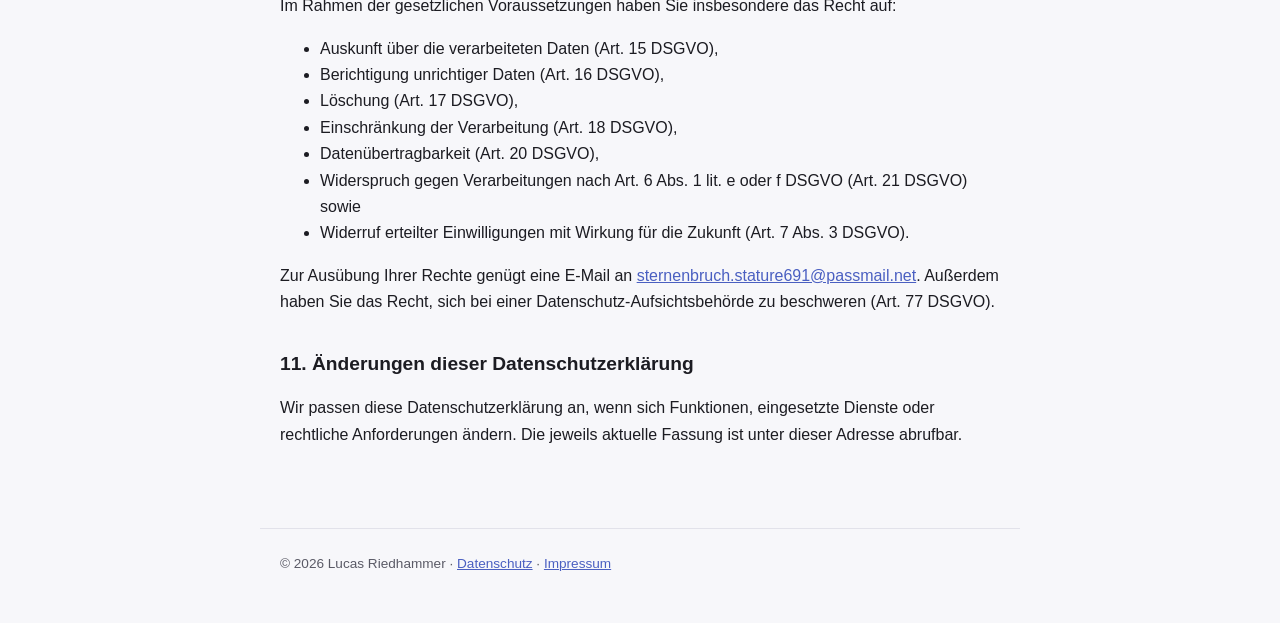
==== commit f52cff0a: "Update legal contact email" ====
--- a/datenschutz.html
+++ b/datenschutz.html
@@ -30,7 +30,7 @@
       Eichengrund 32<br>
       59174 Kamen<br>
       Deutschland<br>
-      E-Mail: <a href="mailto:lucasriedhammer@gmail.com">lucasriedhammer@gmail.com</a>
+      E-Mail: <a href="mailto:sternenbruch.stature691@passmail.net">sternenbruch.stature691@passmail.net</a>
     </address>
 
     <h2>2. Grundsätzliches zur App</h2>
@@ -190,7 +190,7 @@
     </ul>
     <p>
       Zur Ausübung Ihrer Rechte genügt eine E-Mail an
-      <a href="mailto:lucasriedhammer@gmail.com">lucasriedhammer@gmail.com</a>.
+      <a href="mailto:sternenbruch.stature691@passmail.net">sternenbruch.stature691@passmail.net</a>.
       Außerdem haben Sie das Recht, sich bei einer Datenschutz-Aufsichtsbehörde zu
       beschweren (Art. 77 DSGVO).
     </p>
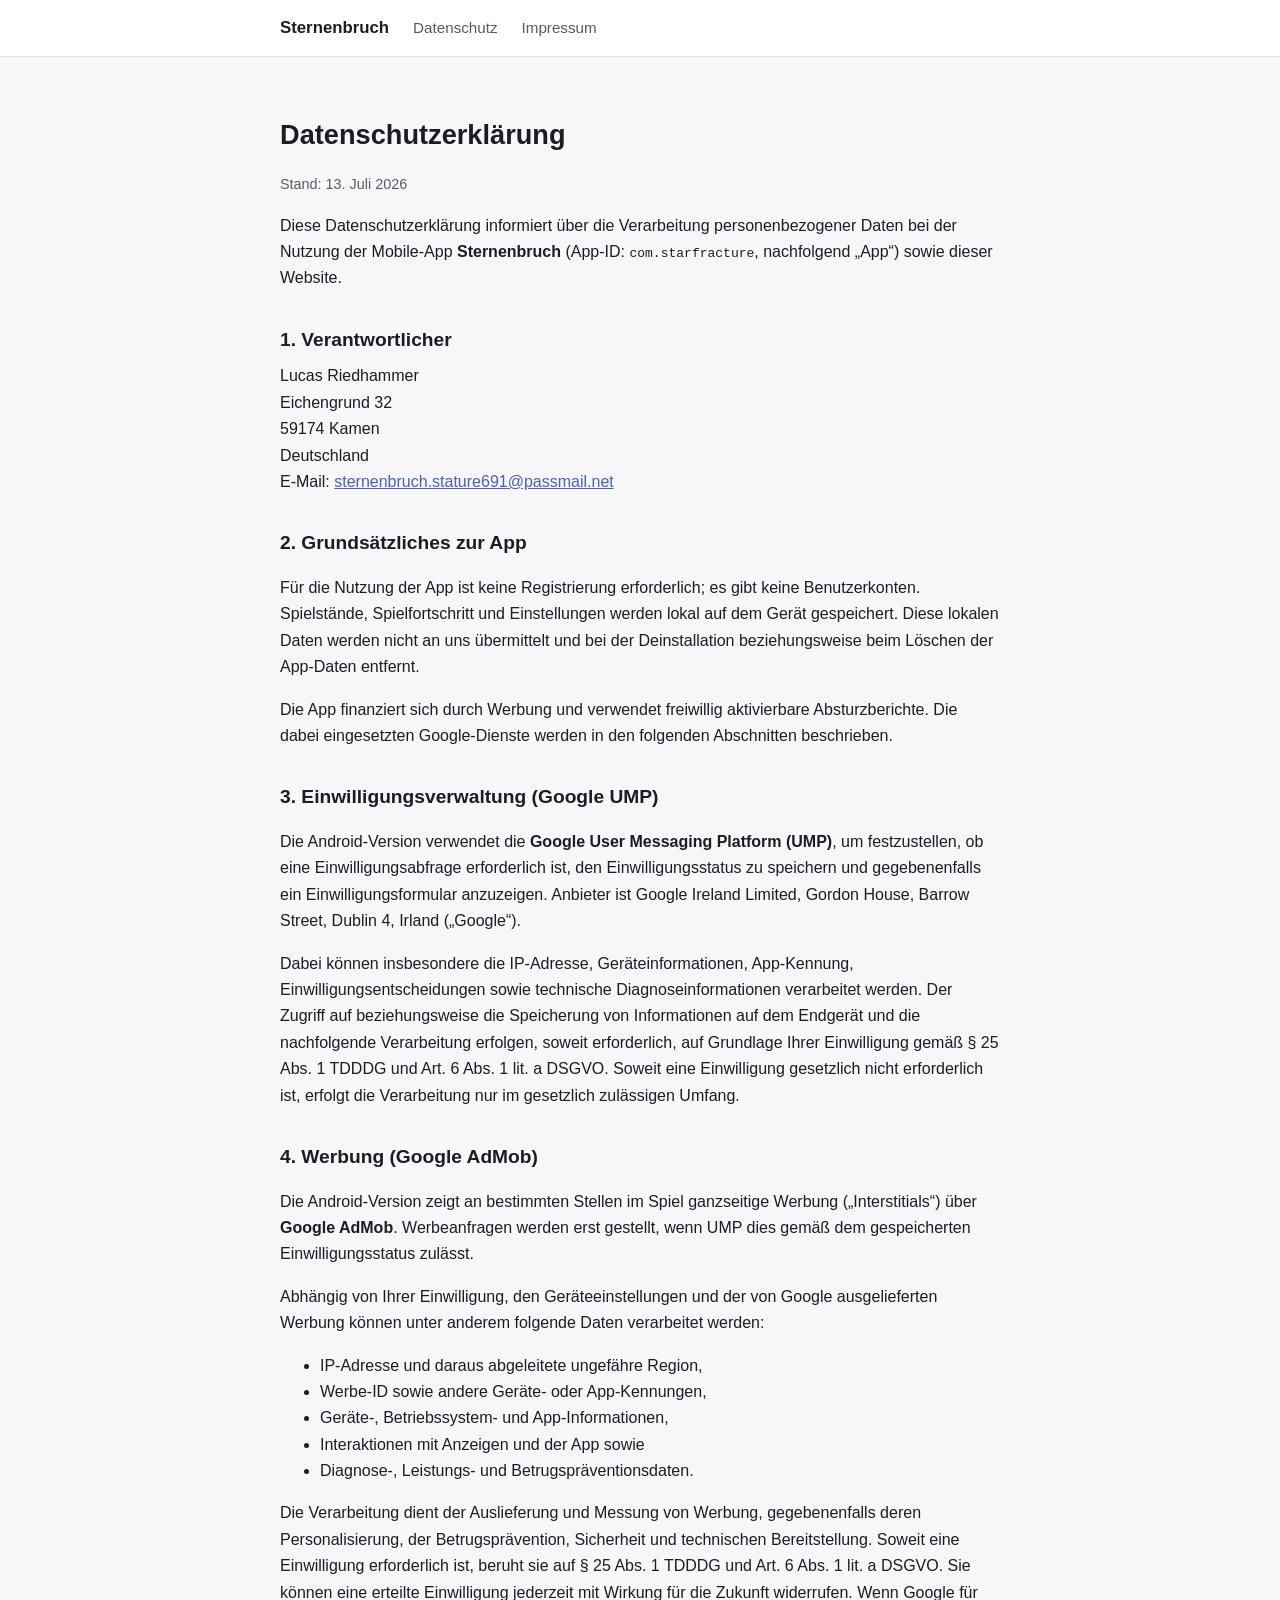
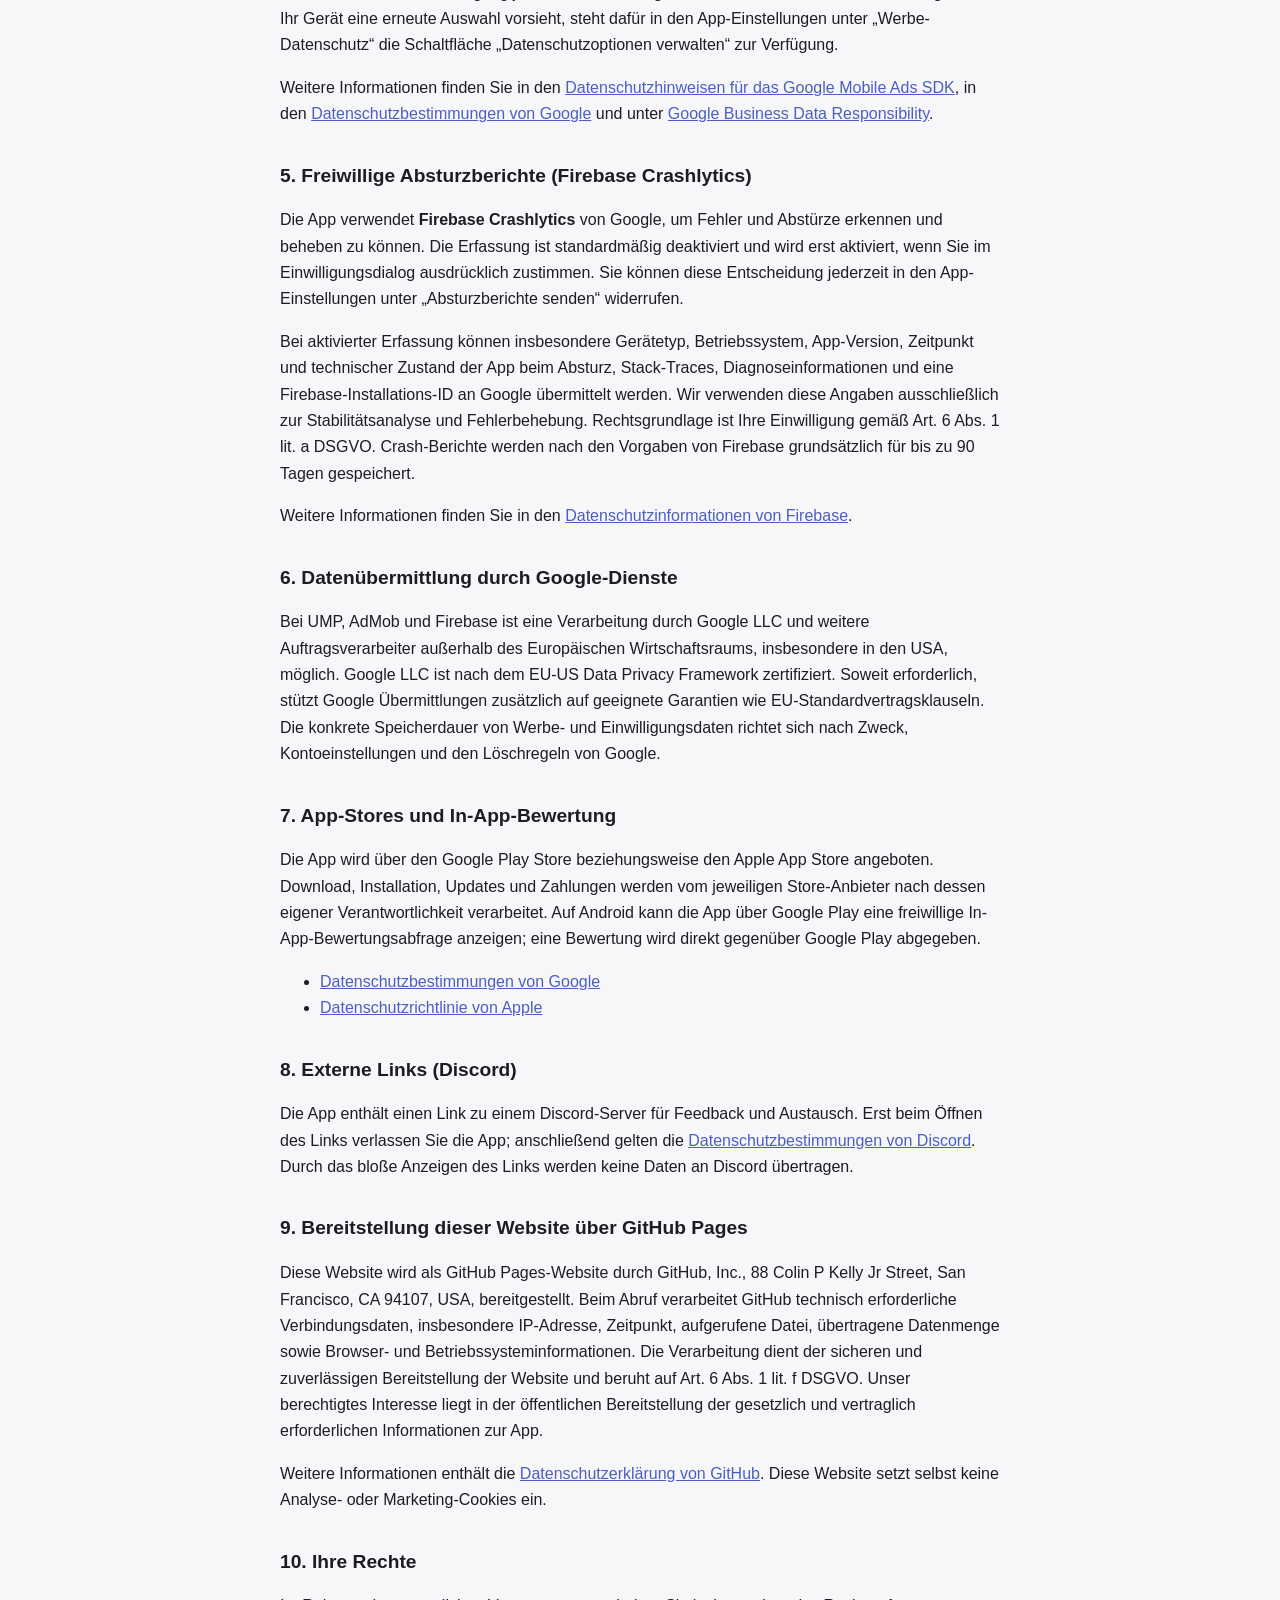
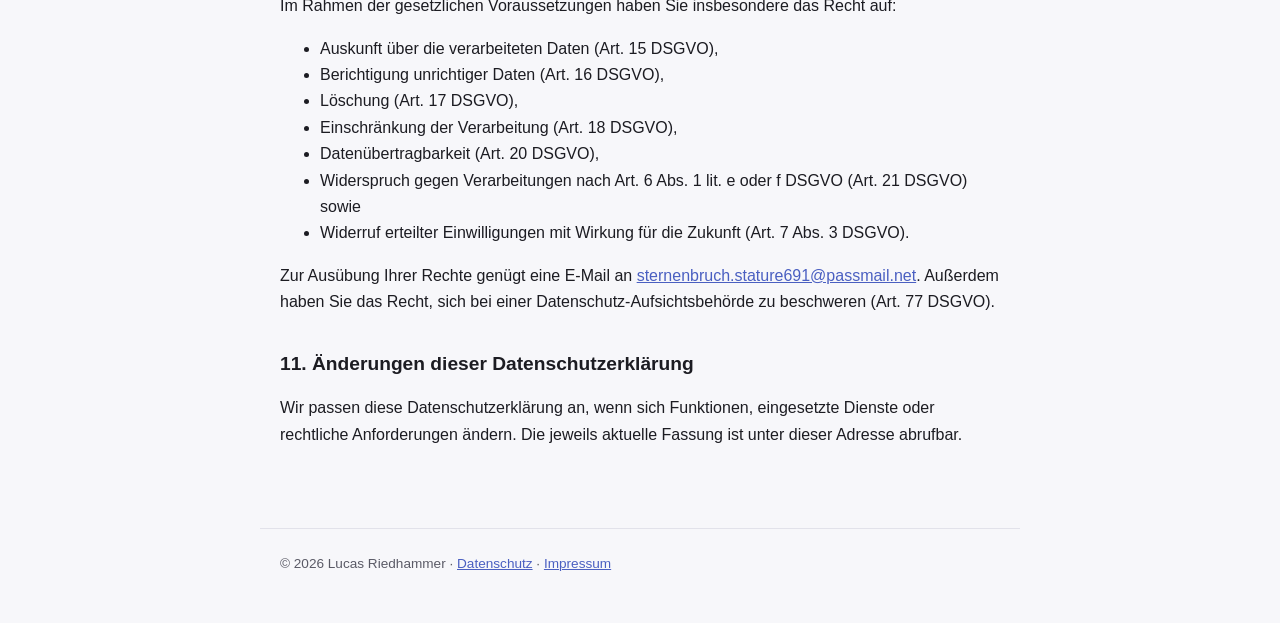
==== commit 9af7cdd1: "Potential fix for pull request finding Co-authored-by: Copilot Autofix powered by AI <175728472+Copi" ====
--- a/datenschutz.html
+++ b/datenschutz.html
@@ -116,7 +116,7 @@
       werden. Wir verwenden diese Angaben ausschließlich zur Stabilitätsanalyse und
       Fehlerbehebung. Rechtsgrundlage ist Ihre Einwilligung gemäß Art. 6 Abs. 1 lit. a
       DSGVO. Crash-Berichte werden nach den Vorgaben von Firebase grundsätzlich für bis
-      zu 90 Tage gespeichert.
+      zu 90 Tagen gespeichert.
     </p>
     <p>
       Weitere Informationen finden Sie in den
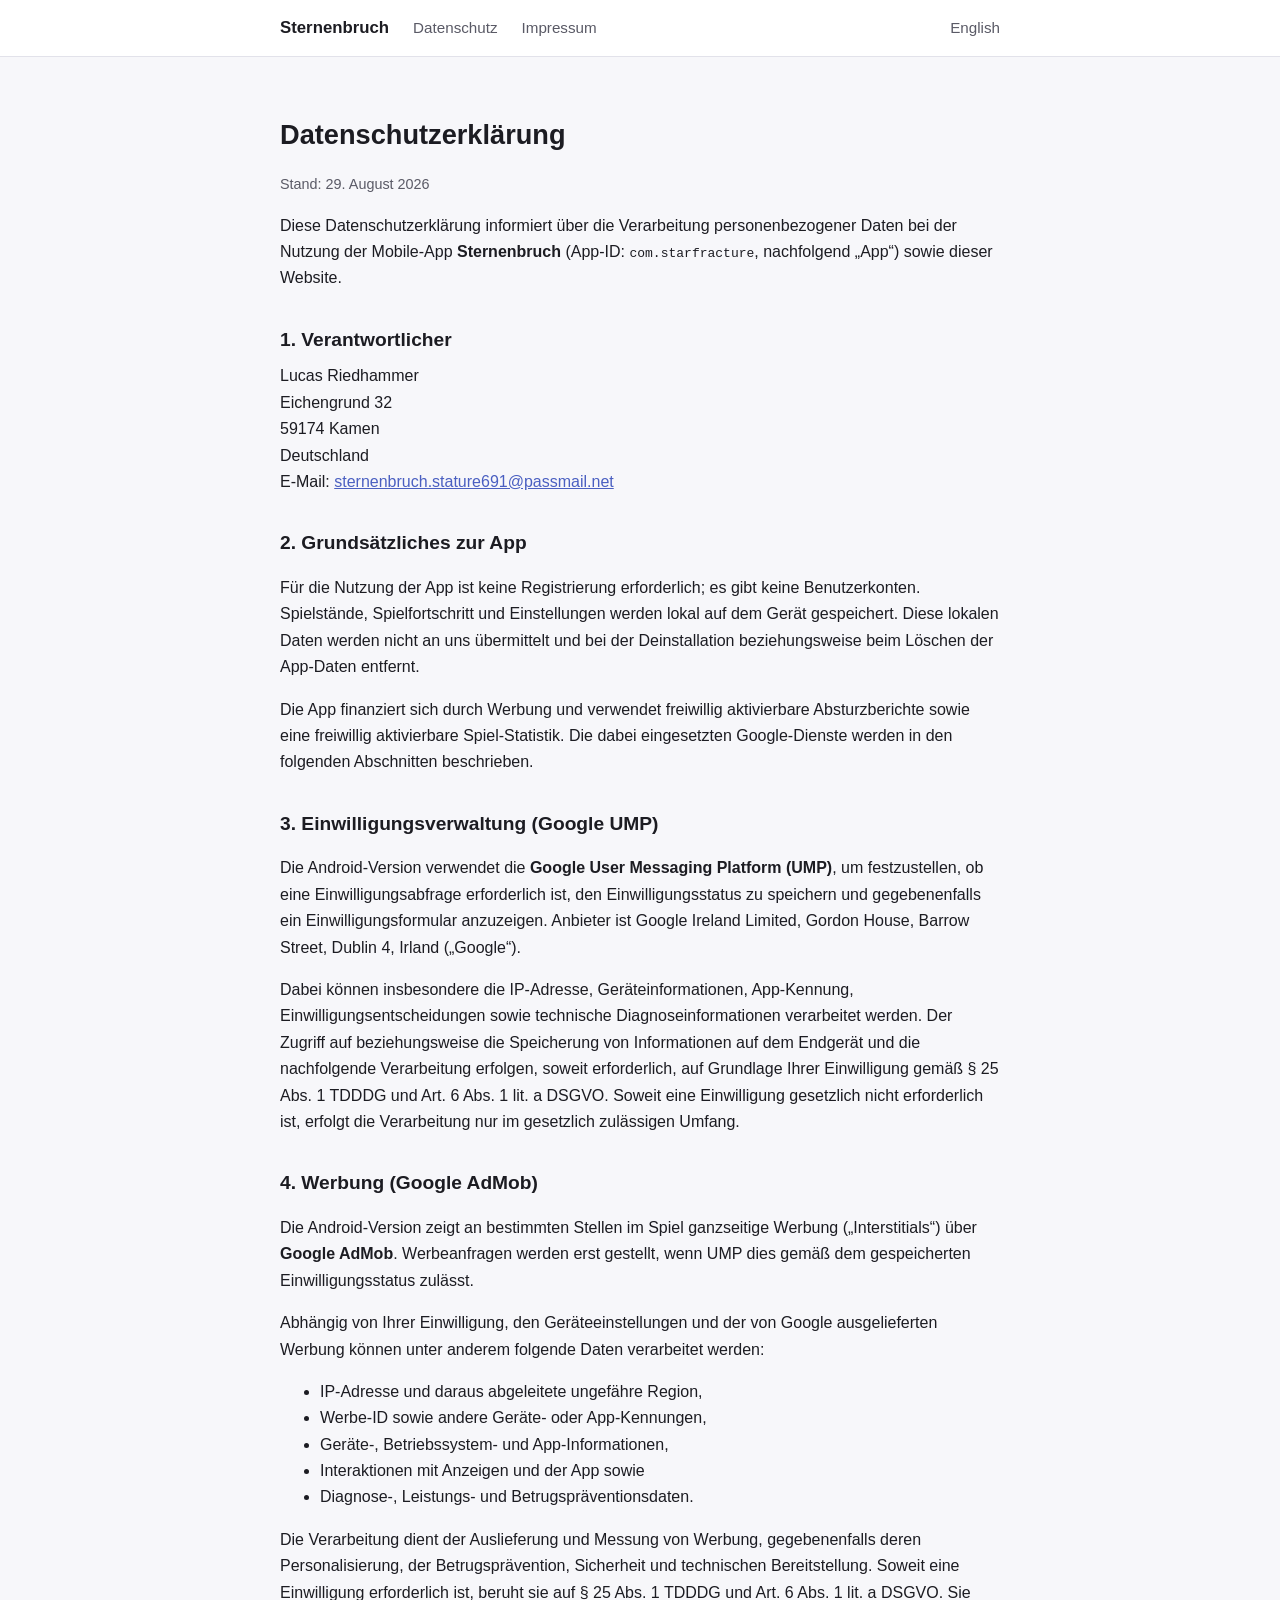
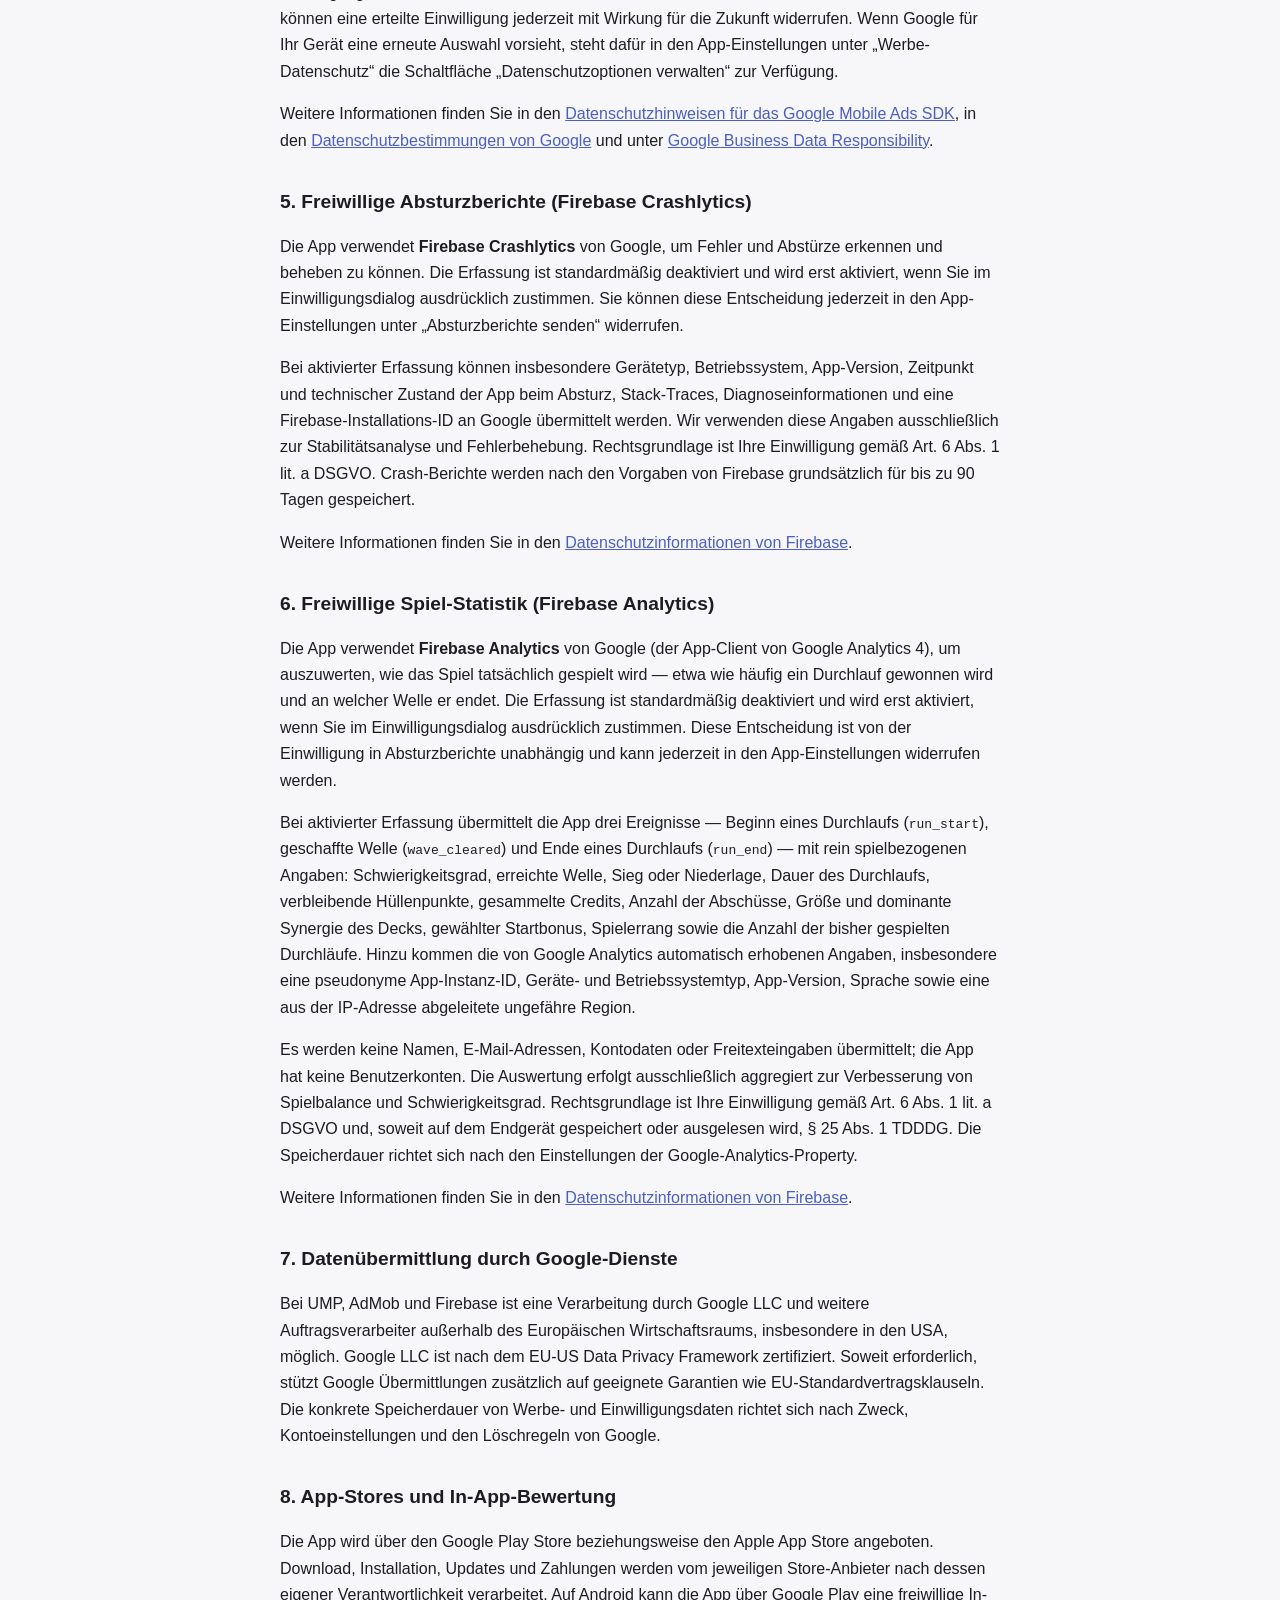
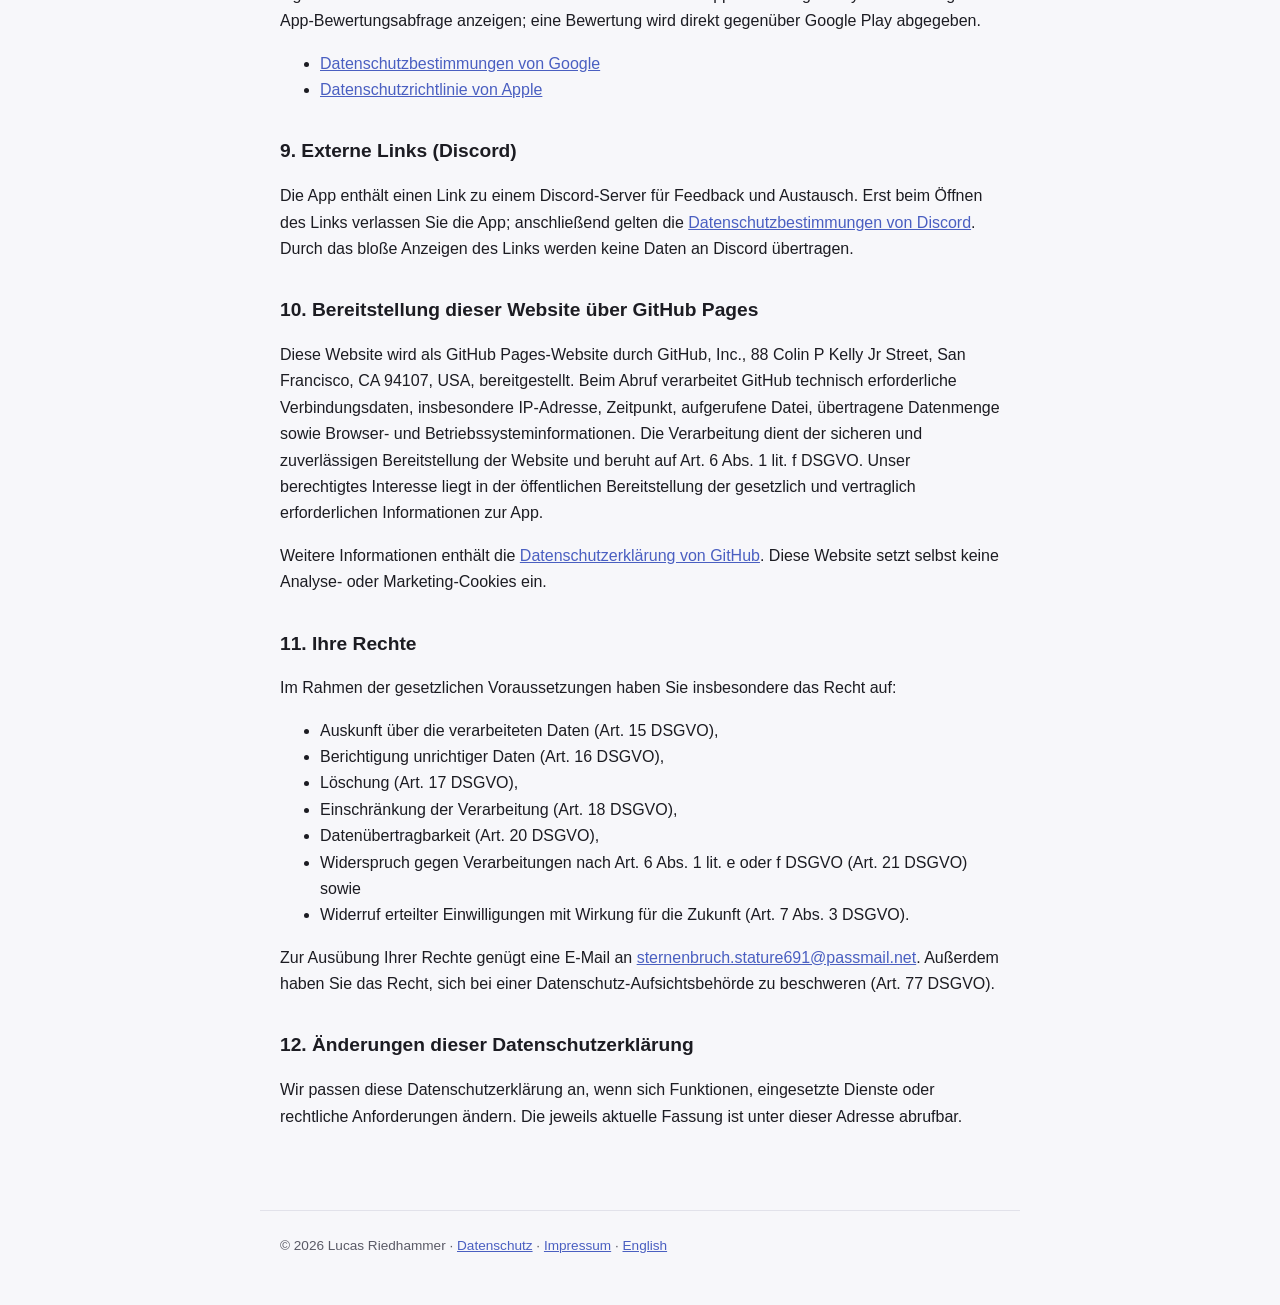
==== commit c69b8d43: "Add English legal pages and document Firebase Analytics The Play Store listing is now published in E" ====
--- a/datenschutz.html
+++ b/datenschutz.html
@@ -12,11 +12,12 @@
       <a class="brand" href="index.html">Sternenbruch</a>
       <a href="datenschutz.html" aria-current="page">Datenschutz</a>
       <a href="impressum.html">Impressum</a>
+      <a class="lang" href="en/privacy.html" hreflang="en">English</a>
     </nav>
   </header>
   <main>
     <h1>Datenschutzerklärung</h1>
-    <p class="stand">Stand: 13. Juli 2026</p>
+    <p class="stand">Stand: 29. August 2026</p>
 
     <p>
       Diese Datenschutzerklärung informiert über die Verarbeitung personenbezogener
@@ -42,8 +43,8 @@
     </p>
     <p>
       Die App finanziert sich durch Werbung und verwendet freiwillig aktivierbare
-      Absturzberichte. Die dabei eingesetzten Google-Dienste werden in den folgenden
-      Abschnitten beschrieben.
+      Absturzberichte sowie eine freiwillig aktivierbare Spiel-Statistik. Die dabei
+      eingesetzten Google-Dienste werden in den folgenden Abschnitten beschrieben.
     </p>
 
     <h2>3. Einwilligungsverwaltung (Google UMP)</h2>
@@ -124,7 +125,43 @@
       Datenschutzinformationen von Firebase</a>.
     </p>
 
-    <h2>6. Datenübermittlung durch Google-Dienste</h2>
+    <h2>6. Freiwillige Spiel-Statistik (Firebase Analytics)</h2>
+    <p>
+      Die App verwendet <strong>Firebase Analytics</strong> von Google (der App-Client von
+      Google Analytics 4), um auszuwerten, wie das Spiel tatsächlich gespielt wird — etwa
+      wie häufig ein Durchlauf gewonnen wird und an welcher Welle er endet. Die Erfassung
+      ist standardmäßig deaktiviert und wird erst aktiviert, wenn Sie im
+      Einwilligungsdialog ausdrücklich zustimmen. Diese Entscheidung ist von der
+      Einwilligung in Absturzberichte unabhängig und kann jederzeit in den
+      App-Einstellungen widerrufen werden.
+    </p>
+    <p>
+      Bei aktivierter Erfassung übermittelt die App drei Ereignisse — Beginn eines
+      Durchlaufs (<code>run_start</code>), geschaffte Welle (<code>wave_cleared</code>) und
+      Ende eines Durchlaufs (<code>run_end</code>) — mit rein spielbezogenen Angaben:
+      Schwierigkeitsgrad, erreichte Welle, Sieg oder Niederlage, Dauer des Durchlaufs,
+      verbleibende Hüllenpunkte, gesammelte Credits, Anzahl der Abschüsse, Größe und
+      dominante Synergie des Decks, gewählter Startbonus, Spielerrang sowie die Anzahl der
+      bisher gespielten Durchläufe. Hinzu kommen die von Google Analytics automatisch
+      erhobenen Angaben, insbesondere eine pseudonyme App-Instanz-ID, Geräte- und
+      Betriebssystemtyp, App-Version, Sprache sowie eine aus der IP-Adresse abgeleitete
+      ungefähre Region.
+    </p>
+    <p>
+      Es werden keine Namen, E-Mail-Adressen, Kontodaten oder Freitexteingaben übermittelt;
+      die App hat keine Benutzerkonten. Die Auswertung erfolgt ausschließlich aggregiert zur
+      Verbesserung von Spielbalance und Schwierigkeitsgrad. Rechtsgrundlage ist Ihre
+      Einwilligung gemäß Art. 6 Abs. 1 lit. a DSGVO und, soweit auf dem Endgerät
+      gespeichert oder ausgelesen wird, § 25 Abs. 1 TDDDG. Die Speicherdauer richtet sich
+      nach den Einstellungen der Google-Analytics-Property.
+    </p>
+    <p>
+      Weitere Informationen finden Sie in den
+      <a href="https://firebase.google.com/support/privacy" rel="noopener noreferrer">
+      Datenschutzinformationen von Firebase</a>.
+    </p>
+
+    <h2>7. Datenübermittlung durch Google-Dienste</h2>
     <p>
       Bei UMP, AdMob und Firebase ist eine Verarbeitung durch Google LLC und weitere
       Auftragsverarbeiter außerhalb des Europäischen Wirtschaftsraums, insbesondere in
@@ -135,7 +172,7 @@
       den Löschregeln von Google.
     </p>
 
-    <h2>7. App-Stores und In-App-Bewertung</h2>
+    <h2>8. App-Stores und In-App-Bewertung</h2>
     <p>
       Die App wird über den Google Play Store beziehungsweise den Apple App Store
       angeboten. Download, Installation, Updates und Zahlungen werden vom jeweiligen
@@ -148,7 +185,7 @@
       <li><a href="https://www.apple.com/legal/privacy/" rel="noopener noreferrer">Datenschutzrichtlinie von Apple</a></li>
     </ul>
 
-    <h2>8. Externe Links (Discord)</h2>
+    <h2>9. Externe Links (Discord)</h2>
     <p>
       Die App enthält einen Link zu einem Discord-Server für Feedback und Austausch.
       Erst beim Öffnen des Links verlassen Sie die App; anschließend gelten die
@@ -157,7 +194,7 @@
       keine Daten an Discord übertragen.
     </p>
 
-    <h2>9. Bereitstellung dieser Website über GitHub Pages</h2>
+    <h2>10. Bereitstellung dieser Website über GitHub Pages</h2>
     <p>
       Diese Website wird als GitHub Pages-Website durch GitHub, Inc., 88 Colin P Kelly
       Jr Street, San Francisco, CA 94107, USA, bereitgestellt. Beim Abruf verarbeitet
@@ -175,7 +212,7 @@
       setzt selbst keine Analyse- oder Marketing-Cookies ein.
     </p>
 
-    <h2>10. Ihre Rechte</h2>
+    <h2>11. Ihre Rechte</h2>
     <p>Im Rahmen der gesetzlichen Voraussetzungen haben Sie insbesondere das Recht auf:</p>
     <ul>
       <li>Auskunft über die verarbeiteten Daten (Art. 15 DSGVO),</li>
@@ -195,7 +232,7 @@
       beschweren (Art. 77 DSGVO).
     </p>
 
-    <h2>11. Änderungen dieser Datenschutzerklärung</h2>
+    <h2>12. Änderungen dieser Datenschutzerklärung</h2>
     <p>
       Wir passen diese Datenschutzerklärung an, wenn sich Funktionen, eingesetzte
       Dienste oder rechtliche Anforderungen ändern. Die jeweils aktuelle Fassung ist
@@ -205,7 +242,8 @@
   <footer>
     © 2026 Lucas Riedhammer ·
     <a href="datenschutz.html">Datenschutz</a> ·
-    <a href="impressum.html">Impressum</a>
+    <a href="impressum.html">Impressum</a> ·
+    <a href="en/privacy.html" hreflang="en">English</a>
   </footer>
 </body>
 </html>
--- a/style.css
+++ b/style.css
@@ -65,6 +65,8 @@
 
 header.site a:not(.brand):hover { color: var(--accent); }
 
+header.site .lang { margin-left: auto; }
+
 h1 { font-size: 1.7rem; margin: 1.5rem 0 0.5rem; }
 h2 { font-size: 1.2rem; margin: 2rem 0 0.5rem; }
 
